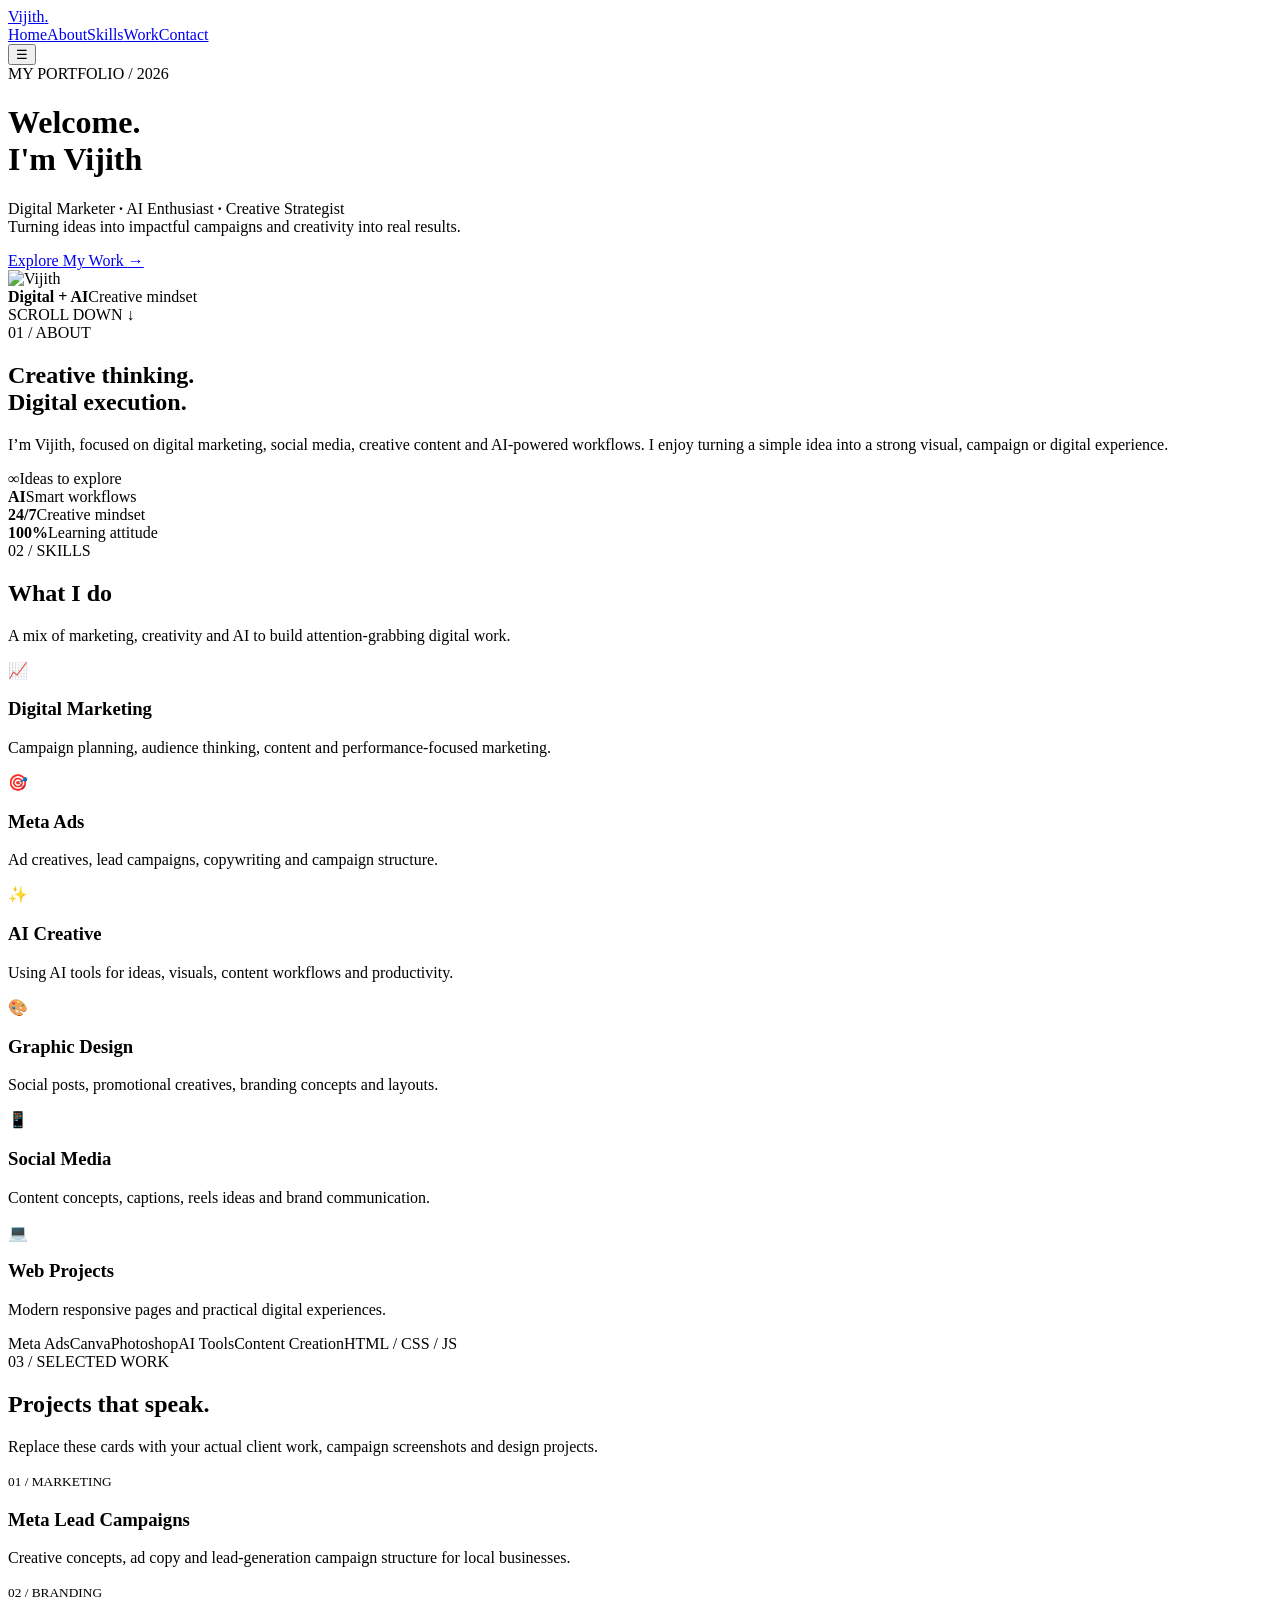
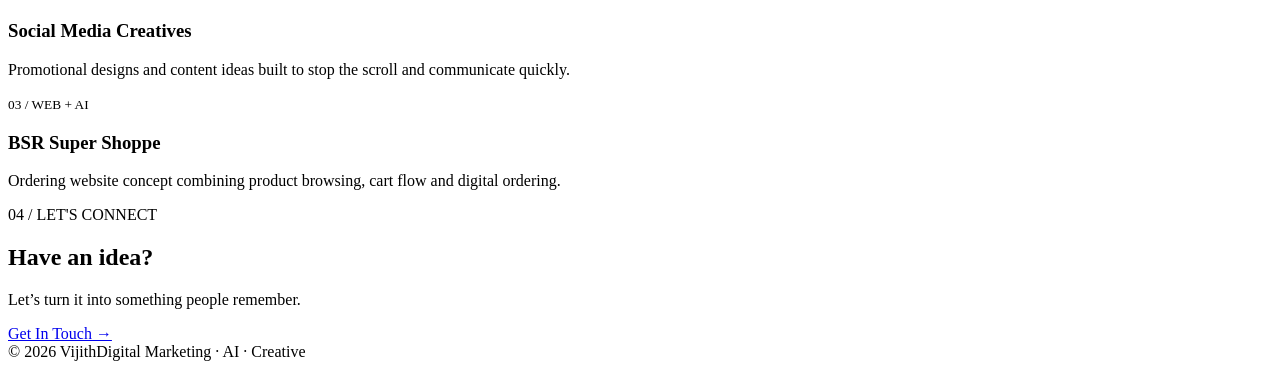
==== index.html @ a6e8bb51 "Add files via upload" ====
<!DOCTYPE html>
<html lang="en">
<head>
<meta charset="UTF-8">
<meta name="viewport" content="width=device-width, initial-scale=1.0">
<meta name="description" content="Vijith — Digital Marketer, AI Enthusiast & Creative Strategist">
<title>Vijith | Digital Marketer & Creative Strategist</title>
<link rel="preconnect" href="https://fonts.googleapis.com">
<link rel="preconnect" href="https://fonts.gstatic.com" crossorigin>
<link href="https://fonts.googleapis.com/css2?family=DM+Sans:wght@400;500;600;700&family=Space+Grotesk:wght@400;500;600;700&display=swap" rel="stylesheet">
<link rel="stylesheet" href="style.css">
</head>
<body>
<nav><div class="container navin"><a class="logo" href="#home">Vijith<span>.</span></a><div class="links"><a href="#home">Home</a><a href="#about">About</a><a href="#skills">Skills</a><a href="#work">Work</a><a href="#contact">Contact</a></div><button class="menu" aria-label="menu">☰</button></div></nav>

<header class="hero" id="home">
<div class="orb o1"></div><div class="orb o2"></div>
<div class="container hero-grid">
<div>
<div class="kicker">MY PORTFOLIO / 2026</div>
<h1><span class="yellow">Welcome.</span><br>I'm Vijith</h1>
<p>Digital Marketer <b>·</b> AI Enthusiast <b>·</b> Creative Strategist<br>Turning ideas into impactful campaigns and creativity into real results.</p>
<a class="cta" href="#work">Explore My Work <span>→</span></a>
</div>
<div class="photo-wrap">
<img class="photo" src="assets/profile.jpg" alt="Vijith">
<div class="badge"><b>Digital + AI</b>Creative mindset</div>
</div>
</div><div class="scroll">SCROLL DOWN ↓</div>
</header>

<section id="about"><div class="container about reveal">
<div><div class="section-tag">01 / ABOUT</div><h2 class="section-title">Creative thinking.<br>Digital execution.</h2></div>
<div><p class="lead">I’m Vijith, focused on digital marketing, social media, creative content and AI-powered workflows. I enjoy turning a simple idea into a strong visual, campaign or digital experience.</p>
<div class="stats"><div class="stat"><b>∞</b><span>Ideas to explore</span></div><div class="stat"><b>AI</b><span>Smart workflows</span></div><div class="stat"><b>24/7</b><span>Creative mindset</span></div><div class="stat"><b>100%</b><span>Learning attitude</span></div></div></div>
</div></section>

<section id="skills"><div class="container reveal"><div class="section-tag">02 / SKILLS</div><h2 class="section-title">What I do</h2><p class="lead">A mix of marketing, creativity and AI to build attention-grabbing digital work.</p>
<div class="skills">
<div class="skill"><div class="icon">📈</div><h3>Digital Marketing</h3><p>Campaign planning, audience thinking, content and performance-focused marketing.</p></div>
<div class="skill"><div class="icon">🎯</div><h3>Meta Ads</h3><p>Ad creatives, lead campaigns, copywriting and campaign structure.</p></div>
<div class="skill"><div class="icon">✨</div><h3>AI Creative</h3><p>Using AI tools for ideas, visuals, content workflows and productivity.</p></div>
<div class="skill"><div class="icon">🎨</div><h3>Graphic Design</h3><p>Social posts, promotional creatives, branding concepts and layouts.</p></div>
<div class="skill"><div class="icon">📱</div><h3>Social Media</h3><p>Content concepts, captions, reels ideas and brand communication.</p></div>
<div class="skill"><div class="icon">💻</div><h3>Web Projects</h3><p>Modern responsive pages and practical digital experiences.</p></div>
</div>
<div class="tools"><span class="tool">Meta Ads</span><span class="tool">Canva</span><span class="tool">Photoshop</span><span class="tool">AI Tools</span><span class="tool">Content Creation</span><span class="tool">HTML / CSS / JS</span></div>
</div></section>

<section id="work"><div class="container reveal"><div class="section-tag">03 / SELECTED WORK</div><h2 class="section-title">Projects that speak.</h2><p class="lead">Replace these cards with your actual client work, campaign screenshots and design projects.</p>
<div class="projects">
<article class="project"><small>01 / MARKETING</small><h3>Meta Lead Campaigns</h3><p>Creative concepts, ad copy and lead-generation campaign structure for local businesses.</p></article>
<article class="project"><small>02 / BRANDING</small><h3>Social Media Creatives</h3><p>Promotional designs and content ideas built to stop the scroll and communicate quickly.</p></article>
<article class="project"><small>03 / WEB + AI</small><h3>BSR Super Shoppe</h3><p>Ordering website concept combining product browsing, cart flow and digital ordering.</p></article>
</div>
</div></section>

<section id="contact"><div class="container reveal"><div class="contact"><div><div class="section-tag">04 / LET'S CONNECT</div><h2>Have an idea?</h2><p>Let’s turn it into something people remember.</p></div><a class="cta" href="mailto:yourmail@example.com">Get In Touch →</a></div></div></section>

<footer class="container"><span>© 2026 Vijith</span><span>Digital Marketing · AI · Creative</span></footer>

<script src="script.js"></script>
</body>
</html>
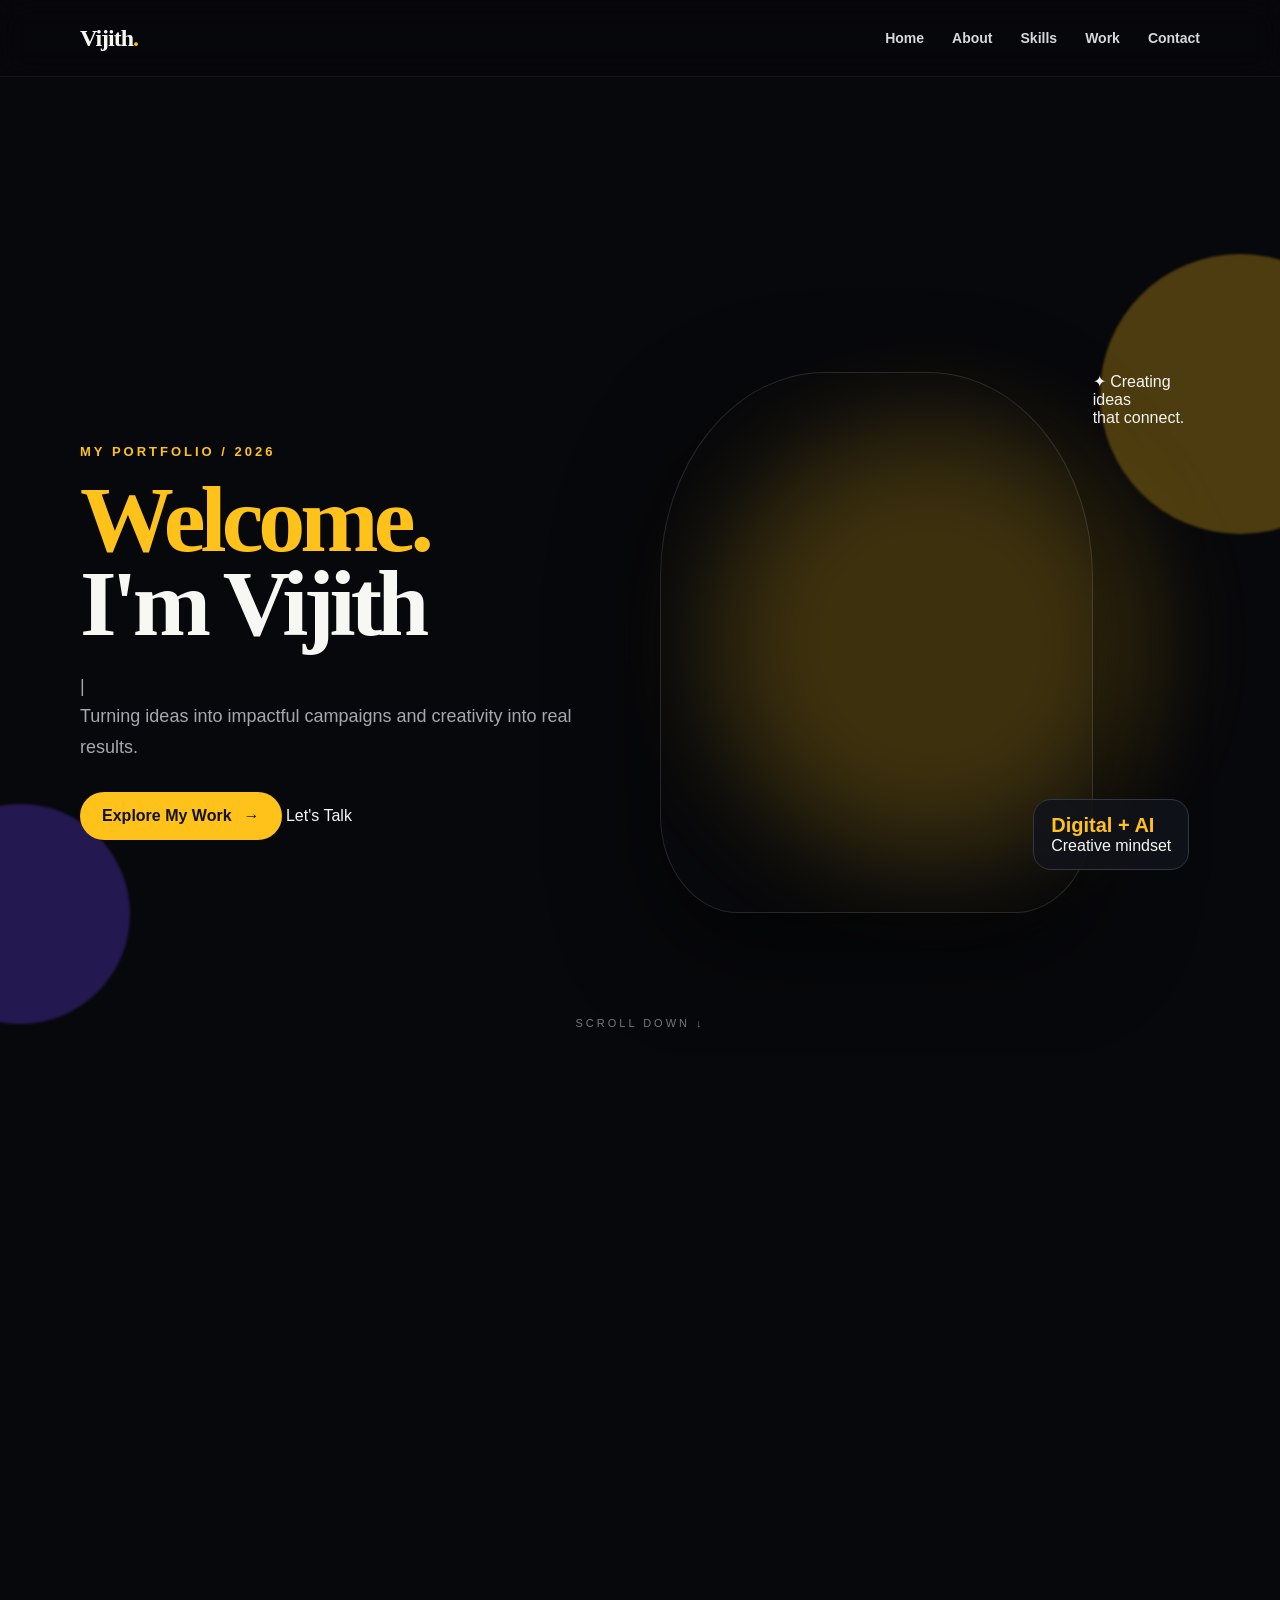
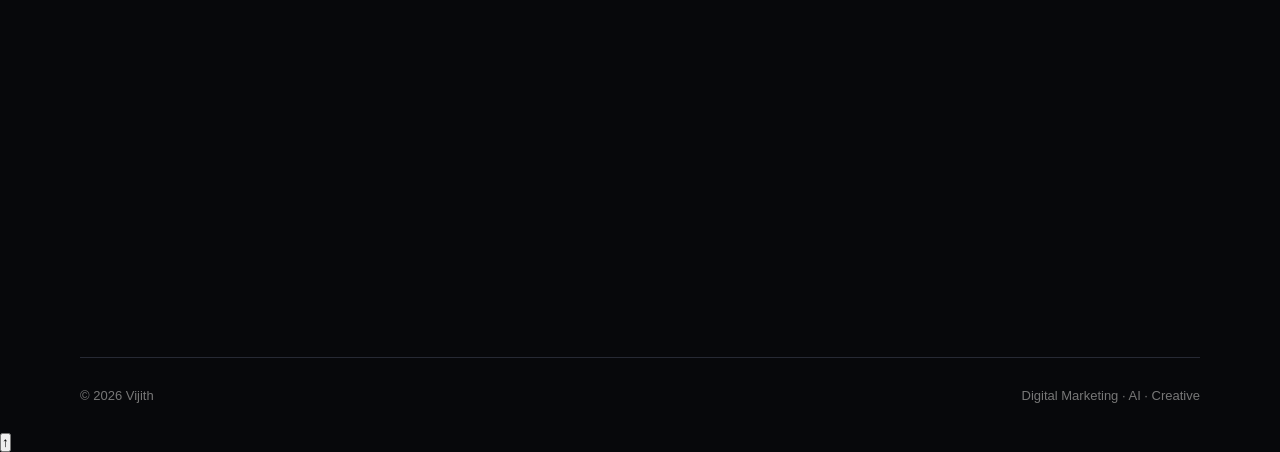
==== commit 3d8aa164: "Add files via upload" ====
--- a/index.html
+++ b/index.html
@@ -11,54 +11,103 @@
 <link rel="stylesheet" href="style.css">
 </head>
 <body>
-<nav><div class="container navin"><a class="logo" href="#home">Vijith<span>.</span></a><div class="links"><a href="#home">Home</a><a href="#about">About</a><a href="#skills">Skills</a><a href="#work">Work</a><a href="#contact">Contact</a></div><button class="menu" aria-label="menu">☰</button></div></nav>
+<div id="progress"></div>
+<canvas id="particles"></canvas>
+
+<nav>
+  <div class="container navin">
+    <a class="logo" href="#home">Vijith<span>.</span></a>
+    <div class="links">
+      <a href="#home">Home</a><a href="#about">About</a><a href="#skills">Skills</a><a href="#work">Work</a><a href="#contact">Contact</a>
+    </div>
+    <button class="menu" aria-label="Open menu">☰</button>
+  </div>
+</nav>
 
 <header class="hero" id="home">
-<div class="orb o1"></div><div class="orb o2"></div>
-<div class="container hero-grid">
-<div>
-<div class="kicker">MY PORTFOLIO / 2026</div>
-<h1><span class="yellow">Welcome.</span><br>I'm Vijith</h1>
-<p>Digital Marketer <b>·</b> AI Enthusiast <b>·</b> Creative Strategist<br>Turning ideas into impactful campaigns and creativity into real results.</p>
-<a class="cta" href="#work">Explore My Work <span>→</span></a>
-</div>
-<div class="photo-wrap">
-<img class="photo" src="assets/profile.jpg" alt="Vijith">
-<div class="badge"><b>Digital + AI</b>Creative mindset</div>
-</div>
-</div><div class="scroll">SCROLL DOWN ↓</div>
+  <div class="orb o1"></div><div class="orb o2"></div>
+  <div class="container hero-grid">
+    <div class="hero-copy">
+      <div class="kicker reveal-up">MY PORTFOLIO / 2026</div>
+      <h1 class="reveal-up delay-1"><span class="yellow">Welcome.</span><br>I'm Vijith</h1>
+      <p class="reveal-up delay-2">
+        <span id="typing"></span><span class="caret">|</span><br>
+        Turning ideas into impactful campaigns and creativity into real results.
+      </p>
+      <div class="hero-actions reveal-up delay-3">
+        <a class="cta magnetic" href="#work">Explore My Work <span>→</span></a>
+        <a class="ghost-btn" href="#contact">Let's Talk</a>
+      </div>
+    </div>
+
+    <div class="photo-wrap reveal-scale">
+      <div class="ring ring1"></div><div class="ring ring2"></div>
+      <img class="photo" src="assets/profile.jpg" alt="Vijith">
+      <div class="badge floating"><b>Digital + AI</b><span>Creative mindset</span></div>
+      <div class="mini-card floating-slow">✦ <span>Creating ideas<br>that connect.</span></div>
+    </div>
+  </div>
+  <div class="scroll">SCROLL DOWN ↓</div>
 </header>
 
-<section id="about"><div class="container about reveal">
-<div><div class="section-tag">01 / ABOUT</div><h2 class="section-title">Creative thinking.<br>Digital execution.</h2></div>
-<div><p class="lead">I’m Vijith, focused on digital marketing, social media, creative content and AI-powered workflows. I enjoy turning a simple idea into a strong visual, campaign or digital experience.</p>
-<div class="stats"><div class="stat"><b>∞</b><span>Ideas to explore</span></div><div class="stat"><b>AI</b><span>Smart workflows</span></div><div class="stat"><b>24/7</b><span>Creative mindset</span></div><div class="stat"><b>100%</b><span>Learning attitude</span></div></div></div>
-</div></section>
+<section id="about">
+  <div class="container about reveal">
+    <div><div class="section-tag">01 / ABOUT</div><h2 class="section-title">Creative thinking.<br>Digital execution.</h2></div>
+    <div>
+      <p class="lead">I’m Vijith, focused on digital marketing, social media, creative content and AI-powered workflows. I enjoy turning a simple idea into a strong visual, campaign or digital experience.</p>
+      <div class="stats">
+        <div class="stat"><b>∞</b><span>Ideas to explore</span></div>
+        <div class="stat"><b>AI</b><span>Smart workflows</span></div>
+        <div class="stat"><b>24/7</b><span>Creative mindset</span></div>
+        <div class="stat"><b>100%</b><span>Learning attitude</span></div>
+      </div>
+    </div>
+  </div>
+</section>
 
-<section id="skills"><div class="container reveal"><div class="section-tag">02 / SKILLS</div><h2 class="section-title">What I do</h2><p class="lead">A mix of marketing, creativity and AI to build attention-grabbing digital work.</p>
-<div class="skills">
-<div class="skill"><div class="icon">📈</div><h3>Digital Marketing</h3><p>Campaign planning, audience thinking, content and performance-focused marketing.</p></div>
-<div class="skill"><div class="icon">🎯</div><h3>Meta Ads</h3><p>Ad creatives, lead campaigns, copywriting and campaign structure.</p></div>
-<div class="skill"><div class="icon">✨</div><h3>AI Creative</h3><p>Using AI tools for ideas, visuals, content workflows and productivity.</p></div>
-<div class="skill"><div class="icon">🎨</div><h3>Graphic Design</h3><p>Social posts, promotional creatives, branding concepts and layouts.</p></div>
-<div class="skill"><div class="icon">📱</div><h3>Social Media</h3><p>Content concepts, captions, reels ideas and brand communication.</p></div>
-<div class="skill"><div class="icon">💻</div><h3>Web Projects</h3><p>Modern responsive pages and practical digital experiences.</p></div>
-</div>
-<div class="tools"><span class="tool">Meta Ads</span><span class="tool">Canva</span><span class="tool">Photoshop</span><span class="tool">AI Tools</span><span class="tool">Content Creation</span><span class="tool">HTML / CSS / JS</span></div>
-</div></section>
+<section id="skills">
+  <div class="container reveal">
+    <div class="section-tag">02 / SKILLS</div>
+    <h2 class="section-title">What I do</h2>
+    <p class="lead">A mix of marketing, creativity and AI to build attention-grabbing digital work.</p>
+    <div class="skills">
+      <div class="skill tilt"><div class="icon">📈</div><h3>Digital Marketing</h3><p>Campaign planning, audience thinking, content and performance-focused marketing.</p><div class="skill-line"><i style="--w:88%"></i></div></div>
+      <div class="skill tilt"><div class="icon">🎯</div><h3>Meta Ads</h3><p>Ad creatives, lead campaigns, copywriting and campaign structure.</p><div class="skill-line"><i style="--w:84%"></i></div></div>
+      <div class="skill tilt"><div class="icon">✨</div><h3>AI Creative</h3><p>Using AI tools for ideas, visuals, content workflows and productivity.</p><div class="skill-line"><i style="--w:92%"></i></div></div>
+      <div class="skill tilt"><div class="icon">🎨</div><h3>Graphic Design</h3><p>Social posts, promotional creatives, branding concepts and layouts.</p><div class="skill-line"><i style="--w:86%"></i></div></div>
+      <div class="skill tilt"><div class="icon">📱</div><h3>Social Media</h3><p>Content concepts, captions, reels ideas and brand communication.</p><div class="skill-line"><i style="--w:90%"></i></div></div>
+      <div class="skill tilt"><div class="icon">💻</div><h3>Web Projects</h3><p>Modern responsive pages and practical digital experiences.</p><div class="skill-line"><i style="--w:78%"></i></div></div>
+    </div>
+    <div class="tools">
+      <span class="tool">Meta Ads</span><span class="tool">Canva</span><span class="tool">Photoshop</span><span class="tool">AI Tools</span><span class="tool">Content Creation</span><span class="tool">HTML / CSS / JS</span>
+    </div>
+  </div>
+</section>
 
-<section id="work"><div class="container reveal"><div class="section-tag">03 / SELECTED WORK</div><h2 class="section-title">Projects that speak.</h2><p class="lead">Replace these cards with your actual client work, campaign screenshots and design projects.</p>
-<div class="projects">
-<article class="project"><small>01 / MARKETING</small><h3>Meta Lead Campaigns</h3><p>Creative concepts, ad copy and lead-generation campaign structure for local businesses.</p></article>
-<article class="project"><small>02 / BRANDING</small><h3>Social Media Creatives</h3><p>Promotional designs and content ideas built to stop the scroll and communicate quickly.</p></article>
-<article class="project"><small>03 / WEB + AI</small><h3>BSR Super Shoppe</h3><p>Ordering website concept combining product browsing, cart flow and digital ordering.</p></article>
-</div>
-</div></section>
+<section id="work">
+  <div class="container reveal">
+    <div class="section-tag">03 / SELECTED WORK</div>
+    <h2 class="section-title">Projects that speak.</h2>
+    <p class="lead">Replace these cards with your actual client work, campaign screenshots and design projects.</p>
+    <div class="projects">
+      <article class="project tilt"><span class="project-no">01</span><small>MARKETING</small><h3>Meta Lead Campaigns</h3><p>Creative concepts, ad copy and lead-generation campaign structure for local businesses.</p><span class="project-arrow">↗</span></article>
+      <article class="project tilt"><span class="project-no">02</span><small>BRANDING</small><h3>Social Media Creatives</h3><p>Promotional designs and content ideas built to stop the scroll and communicate quickly.</p><span class="project-arrow">↗</span></article>
+      <article class="project tilt"><span class="project-no">03</span><small>WEB + AI</small><h3>BSR Super Shoppe</h3><p>Ordering website concept combining product browsing, cart flow and digital ordering.</p><span class="project-arrow">↗</span></article>
+    </div>
+  </div>
+</section>
 
-<section id="contact"><div class="container reveal"><div class="contact"><div><div class="section-tag">04 / LET'S CONNECT</div><h2>Have an idea?</h2><p>Let’s turn it into something people remember.</p></div><a class="cta" href="mailto:yourmail@example.com">Get In Touch →</a></div></div></section>
+<section id="contact">
+  <div class="container reveal">
+    <div class="contact">
+      <div><div class="section-tag">04 / LET'S CONNECT</div><h2>Have an idea?</h2><p>Let’s turn it into something people remember.</p></div>
+      <a class="cta magnetic" href="mailto:yourmail@example.com">Get In Touch →</a>
+    </div>
+  </div>
+</section>
 
 <footer class="container"><span>© 2026 Vijith</span><span>Digital Marketing · AI · Creative</span></footer>
-
+<button id="topBtn" aria-label="Back to top">↑</button>
 <script src="script.js"></script>
 </body>
 </html>
--- a/style.css
+++ b/style.css
@@ -0,0 +1,37 @@
+:root{--bg:#07080b;--card:#11131a;--text:#f7f7f4;--muted:#a6a8b1;--accent:#ffc21a;--line:#262934}
+*{box-sizing:border-box;margin:0;padding:0}
+html{scroll-behavior:smooth}
+body{background:var(--bg);color:var(--text);font-family:"DM Sans",sans-serif;overflow-x:hidden}
+a{color:inherit;text-decoration:none}
+.container{width:min(1120px,92%);margin:auto}
+nav{position:fixed;top:0;left:0;width:100%;z-index:20;background:rgba(7,8,11,.72);backdrop-filter:blur(16px);border-bottom:1px solid rgba(255,255,255,.06)}
+.navin{height:76px;display:flex;align-items:center;justify-content:space-between}
+.logo{font:700 24px "Space Grotesk";letter-spacing:-1px}.logo span{color:var(--accent)}
+.links{display:flex;gap:28px;font-weight:600;font-size:14px}.links a{color:#d7d8dd;transition:.25s}.links a:hover{color:var(--accent)}
+.menu{display:none;border:0;background:none;color:white;font-size:28px}
+.hero{min-height:100vh;display:flex;align-items:center;position:relative;padding-top:76px;overflow:hidden}
+.orb{position:absolute;border-radius:50%;filter:blur(1px);opacity:.28;animation:float 7s ease-in-out infinite}
+.o1{width:280px;height:280px;background:#ffc21a;right:-100px;top:100px}.o2{width:220px;height:220px;background:#6c42ff;left:-90px;bottom:30px;animation-delay:-3s}
+@keyframes float{50%{transform:translateY(-25px) translateX(12px)}}
+.hero-grid{display:grid;grid-template-columns:1fr 1fr;gap:40px;align-items:center}
+.kicker{color:var(--accent);font-weight:700;letter-spacing:3px;font-size:13px;margin-bottom:18px;opacity:0;animation:up .8s .1s forwards}
+h1{font:700 clamp(55px,8vw,94px)/.9 "Space Grotesk";letter-spacing:-5px;opacity:0;animation:up .9s .2s forwards}
+h1 .yellow{color:var(--accent)}
+.hero p{max-width:570px;color:var(--muted);font-size:18px;line-height:1.7;margin:25px 0 30px;opacity:0;animation:up .9s .35s forwards}
+.cta{display:inline-flex;align-items:center;gap:12px;background:var(--accent);color:#111;padding:15px 22px;border-radius:999px;font-weight:800;transition:.25s;opacity:0;animation:up .9s .5s forwards}.cta:hover{transform:translateY(-4px);box-shadow:0 15px 35px rgba(255,194,26,.2)}
+@keyframes up{to{opacity:1;transform:none}from{opacity:0;transform:translateY(25px)}}
+.photo-wrap{position:relative;display:flex;justify-content:center;opacity:0;animation:photoIn 1s .3s forwards}
+@keyframes photoIn{from{opacity:0;transform:scale(.9) translateY(30px)}to{opacity:1;transform:none}}
+.photo-wrap:before{content:"";position:absolute;width:80%;height:80%;background:var(--accent);filter:blur(55px);opacity:.22;top:10%;border-radius:50%}
+.photo{width:min(500px,90%);aspect-ratio:4/5;object-fit:cover;border-radius:38% 38% 18% 18%;position:relative;border:1px solid rgba(255,255,255,.12);box-shadow:0 35px 100px rgba(0,0,0,.55)}
+.badge{position:absolute;right:2%;bottom:8%;background:rgba(17,19,26,.9);border:1px solid #343742;padding:14px 17px;border-radius:18px;backdrop-filter:blur(12px);animation:float 5s ease-in-out infinite}.badge b{color:var(--accent);display:block;font-size:20px}
+.scroll{position:absolute;bottom:25px;left:50%;transform:translateX(-50%);font-size:11px;letter-spacing:3px;color:#777;animation:pulse 2s infinite}@keyframes pulse{50%{opacity:.35}}
+section{padding:105px 0}.section-tag{color:var(--accent);font-size:12px;letter-spacing:3px;font-weight:800;margin-bottom:12px}.section-title{font:700 clamp(35px,5vw,58px)/1 "Space Grotesk";letter-spacing:-2px;margin-bottom:18px}.lead{color:var(--muted);line-height:1.75;max-width:650px}
+.about{display:grid;grid-template-columns:.9fr 1.1fr;gap:70px;align-items:start}.stats{display:grid;grid-template-columns:repeat(2,1fr);gap:14px;margin-top:28px}.stat{padding:24px;border:1px solid var(--line);border-radius:20px;background:linear-gradient(145deg,#11131a,#0c0d11)}.stat b{font:700 34px "Space Grotesk";color:var(--accent)}.stat span{display:block;color:var(--muted);font-size:13px;margin-top:5px}
+.skills{display:grid;grid-template-columns:repeat(3,1fr);gap:16px;margin-top:35px}.skill{padding:24px;border:1px solid var(--line);border-radius:20px;transition:.3s;background:#0d0f14}.skill:hover{transform:translateY(-8px);border-color:#565a67}.skill .icon{font-size:26px}.skill h3{margin:14px 0 7px}.skill p{color:var(--muted);font-size:14px;line-height:1.6}
+.projects{display:grid;grid-template-columns:repeat(3,1fr);gap:18px;margin-top:35px}.project{min-height:300px;padding:24px;border-radius:24px;border:1px solid var(--line);background:linear-gradient(145deg,#151720,#0c0d11);display:flex;flex-direction:column;justify-content:flex-end;position:relative;overflow:hidden;transition:.35s}.project:before{content:"";position:absolute;width:180px;height:180px;background:var(--accent);border-radius:50%;filter:blur(70px);opacity:.12;right:-70px;top:-70px}.project:hover{transform:translateY(-8px);border-color:#555967}.project small{color:var(--accent);font-weight:800;letter-spacing:2px}.project h3{font:700 28px "Space Grotesk";margin:10px 0}.project p{color:var(--muted);line-height:1.6;font-size:14px}
+.tools{display:flex;flex-wrap:wrap;gap:12px;margin-top:28px}.tool{border:1px solid var(--line);padding:11px 16px;border-radius:999px;color:#d7d8dd;background:#0d0f14}
+.contact{border:1px solid var(--line);border-radius:30px;padding:55px;background:radial-gradient(circle at 80% 20%,rgba(255,194,26,.13),transparent 30%),#0d0f14;display:flex;align-items:center;justify-content:space-between;gap:30px}.contact h2{font:700 clamp(38px,5vw,62px) "Space Grotesk";letter-spacing:-2px}.contact p{color:var(--muted);margin-top:12px}
+footer{padding:30px 0;border-top:1px solid var(--line);color:#777;font-size:13px;display:flex;justify-content:space-between}
+.reveal{opacity:0;transform:translateY(35px);transition:.8s}.reveal.show{opacity:1;transform:none}
+@media(max-width:800px){.links{display:none}.menu{display:block}.hero{padding-top:110px}.hero-grid,.about{grid-template-columns:1fr}.photo-wrap{order:-1}.photo{width:75%}.skills,.projects{grid-template-columns:1fr}.contact{flex-direction:column;align-items:flex-start;padding:35px}.scroll{display:none}h1{letter-spacing:-3px}.badge{right:8%}}
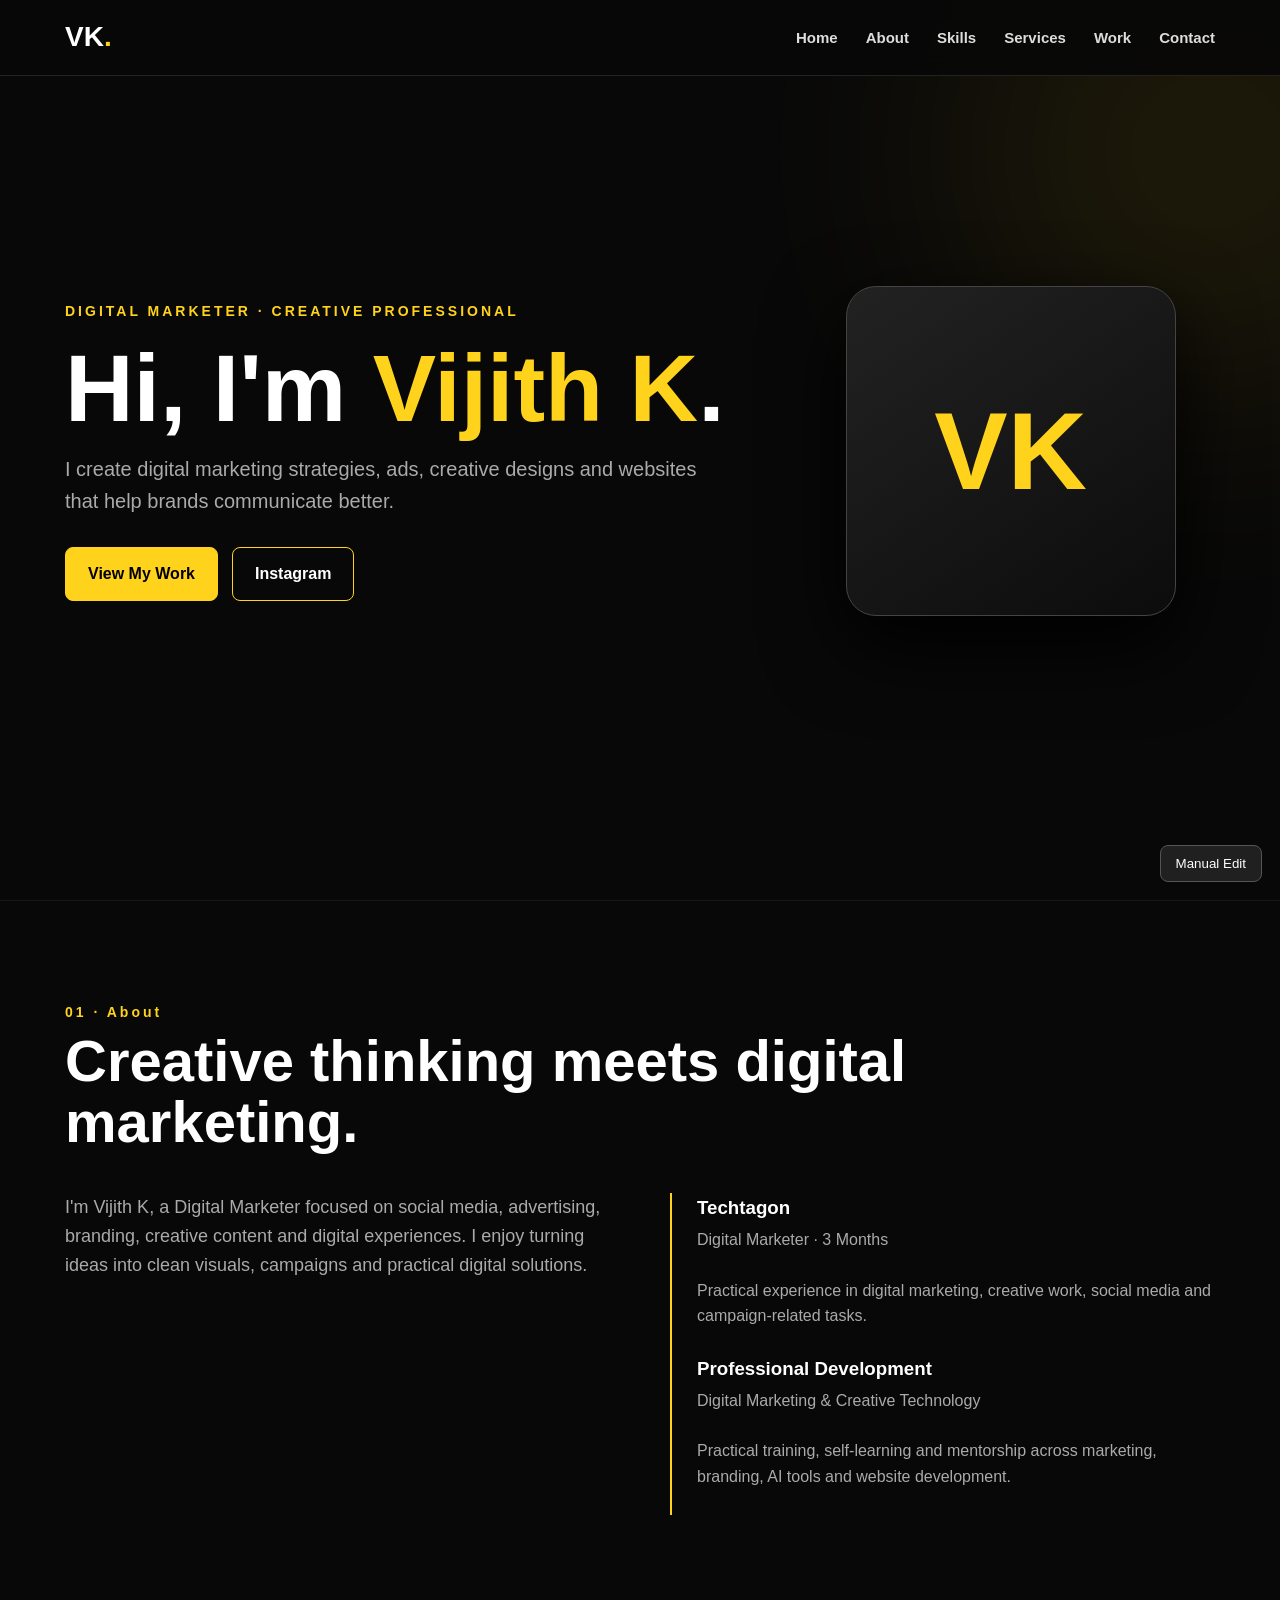
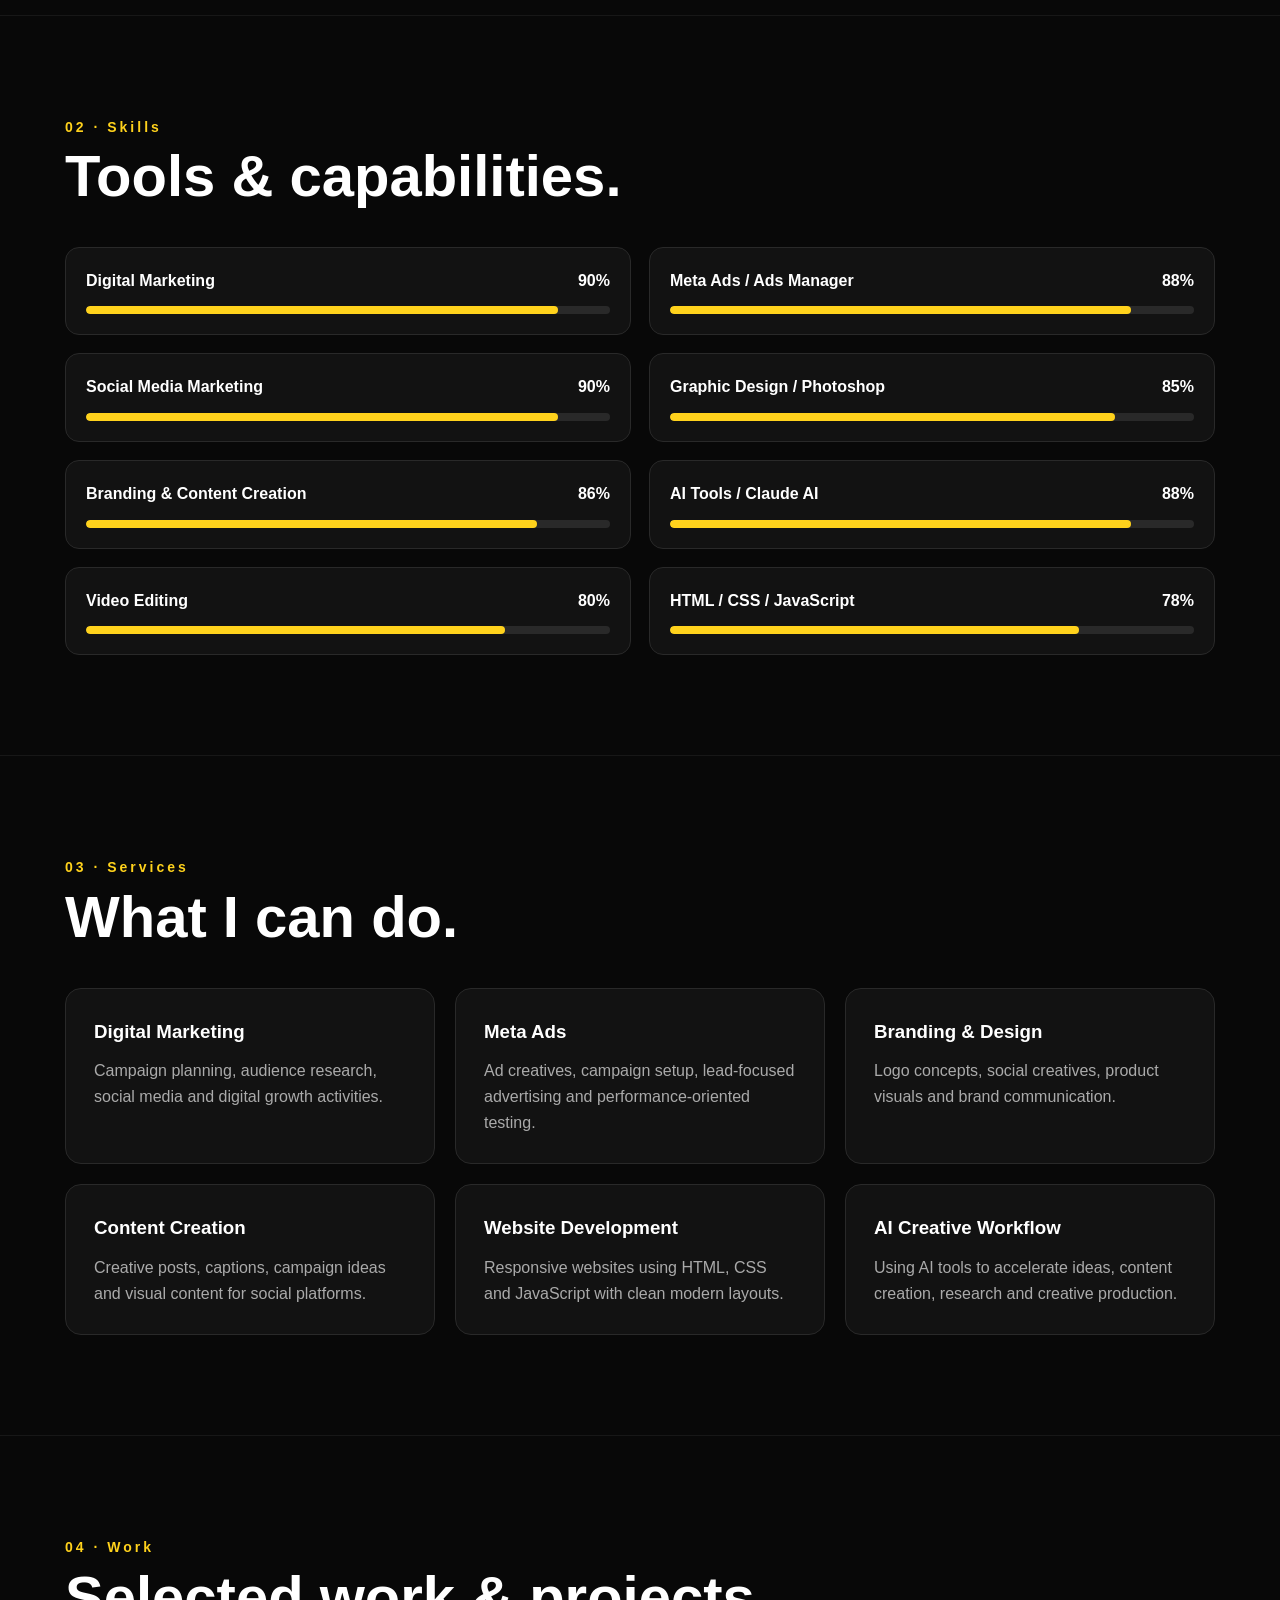
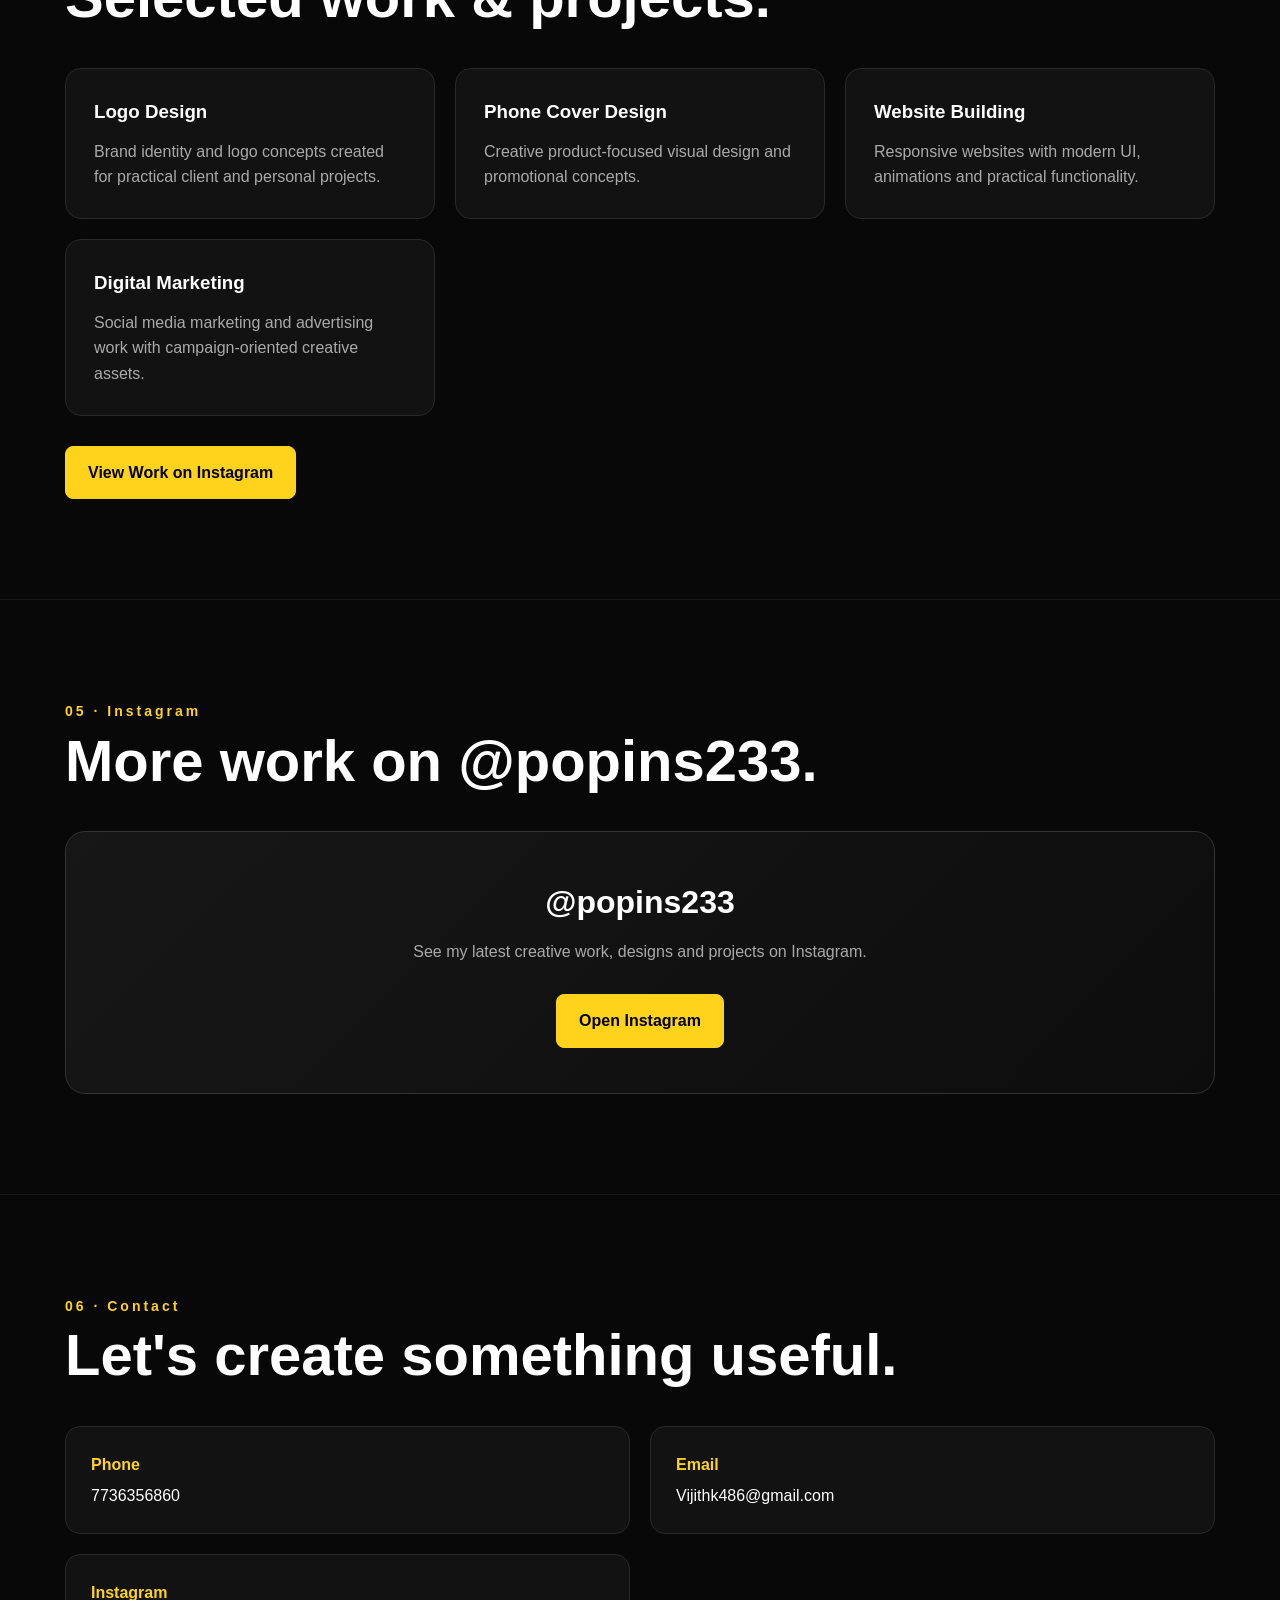
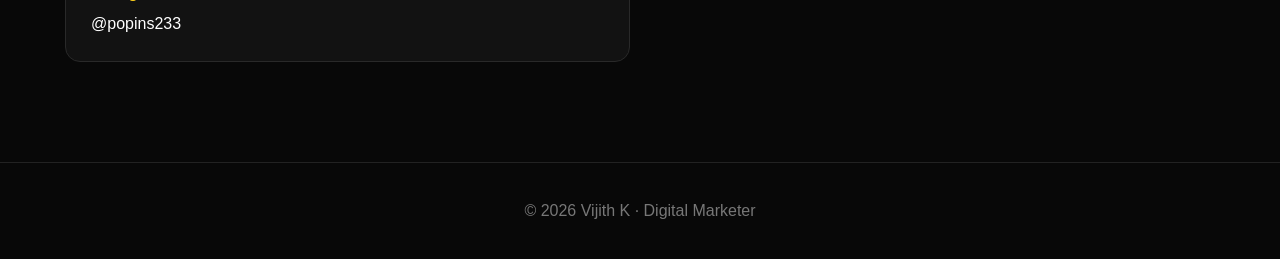
==== commit fcf284e4: "Create initial portfolio HTML structure This is a complete HTML file for a personal portfolio websit" ====
--- a/index.html
+++ b/index.html
@@ -3,111 +3,1542 @@
 <head>
 <meta charset="UTF-8">
 <meta name="viewport" content="width=device-width, initial-scale=1.0">
-<meta name="description" content="Vijith — Digital Marketer, AI Enthusiast & Creative Strategist">
-<title>Vijith | Digital Marketer & Creative Strategist</title>
-<link rel="preconnect" href="https://fonts.googleapis.com">
-<link rel="preconnect" href="https://fonts.gstatic.com" crossorigin>
-<link href="https://fonts.googleapis.com/css2?family=DM+Sans:wght@400;500;600;700&family=Space+Grotesk:wght@400;500;600;700&display=swap" rel="stylesheet">
-<link rel="stylesheet" href="style.css">
+
+<title>Vijith K | Digital Marketer</title>
+
+<style>
+
+/* =========================
+   BASIC
+========================= */
+
+*{
+    margin:0;
+    padding:0;
+    box-sizing:border-box;
+}
+
+html{
+    scroll-behavior:smooth;
+}
+
+body{
+    background:#080808;
+    color:#ffffff;
+    font-family:Arial, Helvetica, sans-serif;
+    line-height:1.6;
+    overflow-x:hidden;
+}
+
+a{
+    text-decoration:none;
+    color:inherit;
+}
+
+.container{
+    width:92%;
+    max-width:1150px;
+    margin:auto;
+}
+
+/* =========================
+   COLORS
+========================= */
+
+:root{
+    --black:#080808;
+    --card:#121212;
+    --yellow:#ffd21c;
+    --white:#ffffff;
+    --gray:#aaaaaa;
+    --border:#292929;
+}
+
+/* =========================
+   NAVBAR
+========================= */
+
+.navbar{
+    position:fixed;
+    top:0;
+    left:0;
+    width:100%;
+    z-index:999;
+    background:rgba(8,8,8,.92);
+    backdrop-filter:blur(12px);
+    border-bottom:1px solid #222;
+}
+
+.nav-inner{
+    height:75px;
+    display:flex;
+    align-items:center;
+    justify-content:space-between;
+}
+
+.logo{
+    font-size:28px;
+    font-weight:900;
+}
+
+.logo span{
+    color:var(--yellow);
+}
+
+.nav-links{
+    display:flex;
+    gap:28px;
+}
+
+.nav-links a{
+    font-size:15px;
+    font-weight:bold;
+    color:#ddd;
+    transition:.3s;
+}
+
+.nav-links a:hover{
+    color:var(--yellow);
+}
+
+.menu-btn{
+    display:none;
+    background:none;
+    border:0;
+    color:white;
+    font-size:30px;
+    cursor:pointer;
+}
+
+/* =========================
+   HERO
+========================= */
+
+.hero{
+    min-height:100vh;
+    display:flex;
+    align-items:center;
+    padding-top:100px;
+    position:relative;
+    overflow:hidden;
+}
+
+.hero::before{
+    content:"";
+    position:absolute;
+    width:500px;
+    height:500px;
+    background:var(--yellow);
+    opacity:.09;
+    filter:blur(130px);
+    border-radius:50%;
+    right:-180px;
+    top:-100px;
+}
+
+.hero-grid{
+    display:grid;
+    grid-template-columns:1.25fr .75fr;
+    gap:60px;
+    align-items:center;
+}
+
+.small-title{
+    color:var(--yellow);
+    font-size:14px;
+    font-weight:900;
+    letter-spacing:3px;
+    text-transform:uppercase;
+}
+
+.hero h1{
+    font-size:clamp(52px,8vw,95px);
+    line-height:.95;
+    margin:20px 0;
+}
+
+.hero h1 span{
+    color:var(--yellow);
+}
+
+.hero-text{
+    color:var(--gray);
+    font-size:20px;
+    max-width:650px;
+}
+
+.buttons{
+    margin-top:30px;
+    display:flex;
+    gap:14px;
+    flex-wrap:wrap;
+}
+
+.btn{
+    display:inline-block;
+    padding:13px 22px;
+    border:1px solid var(--yellow);
+    border-radius:8px;
+    font-weight:800;
+    transition:.3s;
+}
+
+.btn:hover{
+    transform:translateY(-4px);
+}
+
+.btn-primary{
+    background:var(--yellow);
+    color:#000;
+}
+
+.profile-box{
+    width:330px;
+    height:330px;
+    margin:auto;
+    border-radius:30px;
+    background:linear-gradient(145deg,#222,#0c0c0c);
+    border:1px solid #444;
+    display:flex;
+    align-items:center;
+    justify-content:center;
+    box-shadow:0 30px 80px #000;
+    transform-style:preserve-3d;
+    transition:.4s;
+}
+
+.profile-box:hover{
+    transform:rotateY(8deg) rotateX(5deg) translateY(-8px);
+}
+
+.profile-box span{
+    font-size:110px;
+    font-weight:900;
+    color:var(--yellow);
+}
+
+/* =========================
+   SECTIONS
+========================= */
+
+section{
+    padding:100px 0;
+    border-top:1px solid #171717;
+}
+
+.section-label{
+    color:var(--yellow);
+    font-size:14px;
+    font-weight:900;
+    letter-spacing:3px;
+}
+
+.section-title{
+    font-size:clamp(36px,5vw,58px);
+    margin:8px 0 40px;
+    line-height:1.05;
+}
+
+/* =========================
+   ABOUT
+========================= */
+
+.about-grid{
+    display:grid;
+    grid-template-columns:1fr 1fr;
+    gap:60px;
+}
+
+.about-text{
+    color:var(--gray);
+    font-size:18px;
+}
+
+.timeline{
+    border-left:2px solid var(--yellow);
+    padding-left:25px;
+}
+
+.timeline h3{
+    margin-bottom:4px;
+}
+
+.timeline p{
+    color:var(--gray);
+    margin-bottom:25px;
+}
+
+/* =========================
+   SKILLS
+========================= */
+
+.skills-grid{
+    display:grid;
+    grid-template-columns:1fr 1fr;
+    gap:18px;
+}
+
+.skill{
+    background:var(--card);
+    border:1px solid var(--border);
+    border-radius:14px;
+    padding:20px;
+    transition:.3s;
+}
+
+.skill:hover{
+    transform:translateY(-5px);
+    border-color:#555;
+}
+
+.skill-top{
+    display:flex;
+    justify-content:space-between;
+    font-weight:bold;
+}
+
+.skill-bar{
+    height:8px;
+    background:#292929;
+    border-radius:20px;
+    margin-top:13px;
+    overflow:hidden;
+}
+
+.skill-fill{
+    height:100%;
+    width:0;
+    background:var(--yellow);
+    border-radius:20px;
+    transition:width 1.5s ease;
+}
+
+/* =========================
+   SERVICES / WORK
+========================= */
+
+.cards{
+    display:grid;
+    grid-template-columns:repeat(3,1fr);
+    gap:20px;
+}
+
+.card{
+    background:var(--card);
+    border:1px solid var(--border);
+    padding:28px;
+    border-radius:16px;
+    transition:.35s;
+}
+
+.card:hover{
+    transform:translateY(-9px);
+    border-color:#555;
+    box-shadow:0 20px 50px rgba(0,0,0,.3);
+}
+
+.card h3{
+    margin-bottom:12px;
+}
+
+.card p{
+    color:var(--gray);
+}
+
+/* =========================
+   INSTAGRAM
+========================= */
+
+.instagram-box{
+    background:linear-gradient(135deg,#171717,#0d0d0d);
+    border:1px solid #333;
+    border-radius:20px;
+    padding:45px;
+    text-align:center;
+}
+
+.instagram-box h3{
+    font-size:32px;
+    margin-bottom:10px;
+}
+
+.instagram-box p{
+    color:var(--gray);
+}
+
+/* =========================
+   CONTACT
+========================= */
+
+.contact-grid{
+    display:grid;
+    grid-template-columns:1fr 1fr;
+    gap:20px;
+}
+
+.contact-card{
+    background:var(--card);
+    border:1px solid var(--border);
+    border-radius:15px;
+    padding:25px;
+    transition:.3s;
+}
+
+.contact-card:hover{
+    transform:translateY(-5px);
+}
+
+.contact-card strong{
+    color:var(--yellow);
+    display:block;
+    margin-bottom:5px;
+}
+
+/* =========================
+   FOOTER
+========================= */
+
+footer{
+    text-align:center;
+    padding:35px;
+    color:#777;
+    border-top:1px solid #222;
+}
+
+/* =========================
+   SCROLL REVEAL
+========================= */
+
+.reveal{
+    opacity:0;
+    transform:translateY(50px);
+    transition:
+        opacity .8s ease,
+        transform .8s ease;
+}
+
+.reveal.active{
+    opacity:1;
+    transform:translateY(0);
+}
+
+/* =========================
+   MANUAL EDIT
+========================= */
+
+.admin-button{
+    position:fixed;
+    right:18px;
+    bottom:18px;
+    z-index:9999;
+}
+
+.admin-button button{
+    background:#202020;
+    color:white;
+    border:1px solid #555;
+    padding:10px 15px;
+    border-radius:8px;
+    cursor:pointer;
+}
+
+.modal{
+    display:none;
+    position:fixed;
+    inset:0;
+    background:rgba(0,0,0,.88);
+    z-index:10000;
+    padding:20px;
+    overflow:auto;
+}
+
+.modal.show{
+    display:block;
+}
+
+.editor{
+    width:min(600px,100%);
+    margin:50px auto;
+    background:#111;
+    border:1px solid #444;
+    border-radius:18px;
+    padding:28px;
+}
+
+.close{
+    float:right;
+    background:none;
+    border:0;
+    color:white;
+    font-size:28px;
+    cursor:pointer;
+}
+
+.input-group{
+    margin:16px 0;
+}
+
+.input-group label{
+    display:block;
+    margin-bottom:6px;
+    font-weight:bold;
+}
+
+.input-group input,
+.input-group textarea{
+    width:100%;
+    padding:12px;
+    border-radius:8px;
+    border:1px solid #444;
+    background:#080808;
+    color:white;
+    font-size:15px;
+}
+
+.input-group textarea{
+    min-height:120px;
+}
+
+/* =========================
+   MOBILE
+========================= */
+
+@media(max-width:800px){
+
+    .nav-links{
+        display:none;
+        position:absolute;
+        right:4%;
+        top:75px;
+        flex-direction:column;
+        gap:0;
+        background:#111;
+        border:1px solid #333;
+        padding:15px;
+        border-radius:10px;
+        width:200px;
+    }
+
+    .nav-links a{
+        padding:10px;
+    }
+
+    .menu-btn{
+        display:block;
+    }
+
+    .hero{
+        padding-top:120px;
+    }
+
+    .hero-grid{
+        grid-template-columns:1fr;
+        text-align:left;
+    }
+
+    .profile-box{
+        width:270px;
+        height:270px;
+    }
+
+    .profile-box span{
+        font-size:85px;
+    }
+
+    .about-grid{
+        grid-template-columns:1fr;
+    }
+
+    .skills-grid{
+        grid-template-columns:1fr;
+    }
+
+    .cards{
+        grid-template-columns:1fr;
+    }
+
+    .contact-grid{
+        grid-template-columns:1fr;
+    }
+
+    section{
+        padding:75px 0;
+    }
+}
+
+</style>
 </head>
+
 <body>
-<div id="progress"></div>
-<canvas id="particles"></canvas>
-
-<nav>
-  <div class="container navin">
-    <a class="logo" href="#home">Vijith<span>.</span></a>
-    <div class="links">
-      <a href="#home">Home</a><a href="#about">About</a><a href="#skills">Skills</a><a href="#work">Work</a><a href="#contact">Contact</a>
-    </div>
-    <button class="menu" aria-label="Open menu">☰</button>
-  </div>
+
+<!-- =========================
+     NAVIGATION
+========================= -->
+
+<header class="navbar">
+
+<div class="container nav-inner">
+
+<a href="#home" class="logo">
+VK<span>.</span>
+</a>
+
+<nav class="nav-links" id="navLinks">
+<a href="#home">Home</a>
+<a href="#about">About</a>
+<a href="#skills">Skills</a>
+<a href="#services">Services</a>
+<a href="#work">Work</a>
+<a href="#contact">Contact</a>
 </nav>
 
-<header class="hero" id="home">
-  <div class="orb o1"></div><div class="orb o2"></div>
-  <div class="container hero-grid">
-    <div class="hero-copy">
-      <div class="kicker reveal-up">MY PORTFOLIO / 2026</div>
-      <h1 class="reveal-up delay-1"><span class="yellow">Welcome.</span><br>I'm Vijith</h1>
-      <p class="reveal-up delay-2">
-        <span id="typing"></span><span class="caret">|</span><br>
-        Turning ideas into impactful campaigns and creativity into real results.
-      </p>
-      <div class="hero-actions reveal-up delay-3">
-        <a class="cta magnetic" href="#work">Explore My Work <span>→</span></a>
-        <a class="ghost-btn" href="#contact">Let's Talk</a>
-      </div>
-    </div>
-
-    <div class="photo-wrap reveal-scale">
-      <div class="ring ring1"></div><div class="ring ring2"></div>
-      <img class="photo" src="assets/profile.jpg" alt="Vijith">
-      <div class="badge floating"><b>Digital + AI</b><span>Creative mindset</span></div>
-      <div class="mini-card floating-slow">✦ <span>Creating ideas<br>that connect.</span></div>
-    </div>
-  </div>
-  <div class="scroll">SCROLL DOWN ↓</div>
+<button class="menu-btn" onclick="toggleMenu()">☰</button>
+
+</div>
+
 </header>
 
+
+<!-- =========================
+     HERO
+========================= -->
+
+<section class="hero" id="home">
+
+<div class="container hero-grid">
+
+<div class="reveal">
+
+<div class="small-title">
+Digital Marketer · Creative Professional
+</div>
+
+<h1>
+Hi, I'm <span id="nameText">Vijith K</span>.
+</h1>
+
+<p class="hero-text" id="roleText">
+I create digital marketing strategies, ads, creative designs and websites that help brands communicate better.
+</p>
+
+<div class="buttons">
+
+<a href="#work" class="btn btn-primary">
+View My Work
+</a>
+
+<a href="https://www.instagram.com/popins233/"
+target="_blank"
+class="btn">
+Instagram
+</a>
+
+</div>
+
+</div>
+
+
+<div class="profile-box reveal">
+
+<span>VK</span>
+
+</div>
+
+</div>
+
+</section>
+
+
+<!-- =========================
+     ABOUT
+========================= -->
+
 <section id="about">
-  <div class="container about reveal">
-    <div><div class="section-tag">01 / ABOUT</div><h2 class="section-title">Creative thinking.<br>Digital execution.</h2></div>
-    <div>
-      <p class="lead">I’m Vijith, focused on digital marketing, social media, creative content and AI-powered workflows. I enjoy turning a simple idea into a strong visual, campaign or digital experience.</p>
-      <div class="stats">
-        <div class="stat"><b>∞</b><span>Ideas to explore</span></div>
-        <div class="stat"><b>AI</b><span>Smart workflows</span></div>
-        <div class="stat"><b>24/7</b><span>Creative mindset</span></div>
-        <div class="stat"><b>100%</b><span>Learning attitude</span></div>
-      </div>
-    </div>
-  </div>
+
+<div class="container">
+
+<div class="section-label">
+01 · About
+</div>
+
+<h2 class="section-title">
+Creative thinking meets digital marketing.
+</h2>
+
+<div class="about-grid">
+
+<div class="about-text reveal" id="aboutText">
+
+I'm Vijith K, a Digital Marketer focused on social media, advertising, branding, creative content and digital experiences.
+
+I enjoy turning ideas into clean visuals, campaigns and practical digital solutions.
+
+</div>
+
+
+<div class="timeline reveal">
+
+<h3>
+Techtagon
+</h3>
+
+<p>
+Digital Marketer · 3 Months
+</p>
+
+<p>
+Practical experience in digital marketing, creative work, social media and campaign-related tasks.
+</p>
+
+
+<h3>
+Professional Development
+</h3>
+
+<p>
+Digital Marketing & Creative Technology
+</p>
+
+<p>
+Practical training, self-learning and mentorship across marketing, branding, AI tools and website development.
+</p>
+
+</div>
+
+</div>
+
+</div>
+
 </section>
 
+
+<!-- =========================
+     SKILLS
+========================= -->
+
 <section id="skills">
-  <div class="container reveal">
-    <div class="section-tag">02 / SKILLS</div>
-    <h2 class="section-title">What I do</h2>
-    <p class="lead">A mix of marketing, creativity and AI to build attention-grabbing digital work.</p>
-    <div class="skills">
-      <div class="skill tilt"><div class="icon">📈</div><h3>Digital Marketing</h3><p>Campaign planning, audience thinking, content and performance-focused marketing.</p><div class="skill-line"><i style="--w:88%"></i></div></div>
-      <div class="skill tilt"><div class="icon">🎯</div><h3>Meta Ads</h3><p>Ad creatives, lead campaigns, copywriting and campaign structure.</p><div class="skill-line"><i style="--w:84%"></i></div></div>
-      <div class="skill tilt"><div class="icon">✨</div><h3>AI Creative</h3><p>Using AI tools for ideas, visuals, content workflows and productivity.</p><div class="skill-line"><i style="--w:92%"></i></div></div>
-      <div class="skill tilt"><div class="icon">🎨</div><h3>Graphic Design</h3><p>Social posts, promotional creatives, branding concepts and layouts.</p><div class="skill-line"><i style="--w:86%"></i></div></div>
-      <div class="skill tilt"><div class="icon">📱</div><h3>Social Media</h3><p>Content concepts, captions, reels ideas and brand communication.</p><div class="skill-line"><i style="--w:90%"></i></div></div>
-      <div class="skill tilt"><div class="icon">💻</div><h3>Web Projects</h3><p>Modern responsive pages and practical digital experiences.</p><div class="skill-line"><i style="--w:78%"></i></div></div>
-    </div>
-    <div class="tools">
-      <span class="tool">Meta Ads</span><span class="tool">Canva</span><span class="tool">Photoshop</span><span class="tool">AI Tools</span><span class="tool">Content Creation</span><span class="tool">HTML / CSS / JS</span>
-    </div>
-  </div>
+
+<div class="container">
+
+<div class="section-label">
+02 · Skills
+</div>
+
+<h2 class="section-title">
+Tools & capabilities.
+</h2>
+
+
+<div class="skills-grid">
+
+
+<div class="skill reveal">
+
+<div class="skill-top">
+<span>Digital Marketing</span>
+<span>90%</span>
+</div>
+
+<div class="skill-bar">
+<div class="skill-fill" data-width="90%"></div>
+</div>
+
+</div>
+
+
+<div class="skill reveal">
+
+<div class="skill-top">
+<span>Meta Ads / Ads Manager</span>
+<span>88%</span>
+</div>
+
+<div class="skill-bar">
+<div class="skill-fill" data-width="88%"></div>
+</div>
+
+</div>
+
+
+<div class="skill reveal">
+
+<div class="skill-top">
+<span>Social Media Marketing</span>
+<span>90%</span>
+</div>
+
+<div class="skill-bar">
+<div class="skill-fill" data-width="90%"></div>
+</div>
+
+</div>
+
+
+<div class="skill reveal">
+
+<div class="skill-top">
+<span>Graphic Design / Photoshop</span>
+<span>85%</span>
+</div>
+
+<div class="skill-bar">
+<div class="skill-fill" data-width="85%"></div>
+</div>
+
+</div>
+
+
+<div class="skill reveal">
+
+<div class="skill-top">
+<span>Branding & Content Creation</span>
+<span>86%</span>
+</div>
+
+<div class="skill-bar">
+<div class="skill-fill" data-width="86%"></div>
+</div>
+
+</div>
+
+
+<div class="skill reveal">
+
+<div class="skill-top">
+<span>AI Tools / Claude AI</span>
+<span>88%</span>
+</div>
+
+<div class="skill-bar">
+<div class="skill-fill" data-width="88%"></div>
+</div>
+
+</div>
+
+
+<div class="skill reveal">
+
+<div class="skill-top">
+<span>Video Editing</span>
+<span>80%</span>
+</div>
+
+<div class="skill-bar">
+<div class="skill-fill" data-width="80%"></div>
+</div>
+
+</div>
+
+
+<div class="skill reveal">
+
+<div class="skill-top">
+<span>HTML / CSS / JavaScript</span>
+<span>78%</span>
+</div>
+
+<div class="skill-bar">
+<div class="skill-fill" data-width="78%"></div>
+</div>
+
+</div>
+
+</div>
+
+</div>
+
 </section>
 
+
+<!-- =========================
+     SERVICES
+========================= -->
+
+<section id="services">
+
+<div class="container">
+
+<div class="section-label">
+03 · Services
+</div>
+
+<h2 class="section-title">
+What I can do.
+</h2>
+
+
+<div class="cards">
+
+
+<div class="card reveal">
+<h3>Digital Marketing</h3>
+<p>
+Campaign planning, audience research, social media and digital growth activities.
+</p>
+</div>
+
+
+<div class="card reveal">
+<h3>Meta Ads</h3>
+<p>
+Ad creatives, campaign setup, lead-focused advertising and performance-oriented testing.
+</p>
+</div>
+
+
+<div class="card reveal">
+<h3>Branding & Design</h3>
+<p>
+Logo concepts, social creatives, product visuals and brand communication.
+</p>
+</div>
+
+
+<div class="card reveal">
+<h3>Content Creation</h3>
+<p>
+Creative posts, captions, campaign ideas and visual content for social platforms.
+</p>
+</div>
+
+
+<div class="card reveal">
+<h3>Website Development</h3>
+<p>
+Responsive websites using HTML, CSS and JavaScript with clean modern layouts.
+</p>
+</div>
+
+
+<div class="card reveal">
+<h3>AI Creative Workflow</h3>
+<p>
+Using AI tools to accelerate ideas, content creation, research and creative production.
+</p>
+</div>
+
+
+</div>
+
+</div>
+
+</section>
+
+
+<!-- =========================
+     WORK
+========================= -->
+
 <section id="work">
-  <div class="container reveal">
-    <div class="section-tag">03 / SELECTED WORK</div>
-    <h2 class="section-title">Projects that speak.</h2>
-    <p class="lead">Replace these cards with your actual client work, campaign screenshots and design projects.</p>
-    <div class="projects">
-      <article class="project tilt"><span class="project-no">01</span><small>MARKETING</small><h3>Meta Lead Campaigns</h3><p>Creative concepts, ad copy and lead-generation campaign structure for local businesses.</p><span class="project-arrow">↗</span></article>
-      <article class="project tilt"><span class="project-no">02</span><small>BRANDING</small><h3>Social Media Creatives</h3><p>Promotional designs and content ideas built to stop the scroll and communicate quickly.</p><span class="project-arrow">↗</span></article>
-      <article class="project tilt"><span class="project-no">03</span><small>WEB + AI</small><h3>BSR Super Shoppe</h3><p>Ordering website concept combining product browsing, cart flow and digital ordering.</p><span class="project-arrow">↗</span></article>
-    </div>
-  </div>
+
+<div class="container">
+
+<div class="section-label">
+04 · Work
+</div>
+
+<h2 class="section-title">
+Selected work & projects.
+</h2>
+
+
+<div class="cards">
+
+
+<div class="card reveal">
+<h3>Logo Design</h3>
+<p>
+Brand identity and logo concepts created for practical client and personal projects.
+</p>
+</div>
+
+
+<div class="card reveal">
+<h3>Phone Cover Design</h3>
+<p>
+Creative product-focused visual design and promotional concepts.
+</p>
+</div>
+
+
+<div class="card reveal">
+<h3>Website Building</h3>
+<p>
+Responsive websites with modern UI, animations and practical functionality.
+</p>
+</div>
+
+
+<div class="card reveal">
+<h3>Digital Marketing</h3>
+<p>
+Social media marketing and advertising work with campaign-oriented creative assets.
+</p>
+</div>
+
+
+</div>
+
+
+<div class="buttons">
+
+<a
+href="https://www.instagram.com/popins233/"
+target="_blank"
+class="btn btn-primary">
+
+View Work on Instagram
+
+</a>
+
+</div>
+
+</div>
+
 </section>
 
+
+<!-- =========================
+     INSTAGRAM
+========================= -->
+
+<section>
+
+<div class="container">
+
+<div class="section-label">
+05 · Instagram
+</div>
+
+<h2 class="section-title">
+More work on @popins233.
+</h2>
+
+
+<div class="instagram-box reveal">
+
+<h3>
+@popins233
+</h3>
+
+<p>
+See my latest creative work, designs and projects on Instagram.
+</p>
+
+<div class="buttons" style="justify-content:center">
+
+<a
+href="https://www.instagram.com/popins233/"
+target="_blank"
+class="btn btn-primary">
+
+Open Instagram
+
+</a>
+
+</div>
+
+</div>
+
+</div>
+
+</section>
+
+
+<!-- =========================
+     CONTACT
+========================= -->
+
 <section id="contact">
-  <div class="container reveal">
-    <div class="contact">
-      <div><div class="section-tag">04 / LET'S CONNECT</div><h2>Have an idea?</h2><p>Let’s turn it into something people remember.</p></div>
-      <a class="cta magnetic" href="mailto:yourmail@example.com">Get In Touch →</a>
-    </div>
-  </div>
+
+<div class="container">
+
+<div class="section-label">
+06 · Contact
+</div>
+
+<h2 class="section-title">
+Let's create something useful.
+</h2>
+
+
+<div class="contact-grid">
+
+
+<div class="contact-card reveal">
+
+<strong>
+Phone
+</strong>
+
+<a id="phoneLink" href="tel:7736356860">
+7736356860
+</a>
+
+</div>
+
+
+<div class="contact-card reveal">
+
+<strong>
+Email
+</strong>
+
+<a id="emailLink"
+href="mailto:Vijithk486@gmail.com">
+
+Vijithk486@gmail.com
+
+</a>
+
+</div>
+
+
+<div class="contact-card reveal">
+
+<strong>
+Instagram
+</strong>
+
+<a
+href="https://www.instagram.com/popins233/"
+target="_blank">
+
+@popins233
+
+</a>
+
+</div>
+
+
+</div>
+
+</div>
+
 </section>
 
-<footer class="container"><span>© 2026 Vijith</span><span>Digital Marketing · AI · Creative</span></footer>
-<button id="topBtn" aria-label="Back to top">↑</button>
-<script src="script.js"></script>
+
+<!-- =========================
+     FOOTER
+========================= -->
+
+<footer>
+
+© <span id="year"></span> Vijith K · Digital Marketer
+
+</footer>
+
+
+<!-- =========================
+     MANUAL EDIT BUTTON
+========================= -->
+
+<div class="admin-button">
+
+<button onclick="openEditor()">
+Manual Edit
+</button>
+
+</div>
+
+
+<!-- =========================
+     EDITOR
+========================= -->
+
+<div class="modal" id="editorModal">
+
+<div class="editor">
+
+<button class="close" onclick="closeEditor()">
+×
+</button>
+
+<h2>
+Manual Editor
+</h2>
+
+<p style="color:#aaa;margin-top:8px">
+Edit your basic portfolio information. Changes are saved in this browser.
+</p>
+
+
+<div class="input-group">
+
+<label>
+Name
+</label>
+
+<input
+type="text"
+id="editName"
+>
+
+</div>
+
+
+<div class="input-group">
+
+<label>
+Intro
+</label>
+
+<input
+type="text"
+id="editRole"
+>
+
+</div>
+
+
+<div class="input-group">
+
+<label>
+About
+</label>
+
+<textarea id="editAbout"></textarea>
+
+</div>
+
+
+<div class="input-group">
+
+<label>
+Phone
+</label>
+
+<input
+type="text"
+id="editPhone"
+>
+
+</div>
+
+
+<div class="input-group">
+
+<label>
+Email
+</label>
+
+<input
+type="email"
+id="editEmail"
+>
+
+</div>
+
+
+<div class="buttons">
+
+<button
+class="btn btn-primary"
+onclick="saveChanges()">
+
+Save Changes
+
+</button>
+
+<button
+class="btn"
+onclick="resetChanges()">
+
+Reset
+
+</button>
+
+</div>
+
+</div>
+
+</div>
+
+
+<script>
+
+/* =========================
+   MOBILE MENU
+========================= */
+
+function toggleMenu(){
+
+    const menu = document.getElementById("navLinks");
+
+    if(menu.style.display === "flex"){
+        menu.style.display = "none";
+    }else{
+        menu.style.display = "flex";
+    }
+
+}
+
+
+/* =========================
+   SCROLL REVEAL
+========================= */
+
+const observer = new IntersectionObserver(
+
+(entries)=>{
+
+    entries.forEach(entry=>{
+
+        if(entry.isIntersecting){
+
+            entry.target.classList.add("active");
+
+        }
+
+    });
+
+},
+
+{
+    threshold:.12
+}
+
+);
+
+
+document.querySelectorAll(".reveal").forEach(element=>{
+
+    observer.observe(element);
+
+});
+
+
+/* =========================
+   SKILL BAR ANIMATION
+========================= */
+
+const skillObserver = new IntersectionObserver(
+
+(entries)=>{
+
+    entries.forEach(entry=>{
+
+        if(entry.isIntersecting){
+
+            const bar = entry.target;
+
+            bar.style.width = bar.dataset.width;
+
+            skillObserver.unobserve(bar);
+
+        }
+
+    });
+
+},
+
+{
+    threshold:.5
+}
+
+);
+
+
+document.querySelectorAll(".skill-fill").forEach(bar=>{
+
+    skillObserver.observe(bar);
+
+});
+
+
+/* =========================
+   YEAR
+========================= */
+
+document.getElementById("year").textContent =
+new Date().getFullYear();
+
+
+/* =========================
+   DEFAULT DATA
+========================= */
+
+const defaultData = {
+
+    name:"Vijith K",
+
+    role:"I create digital marketing strategies, ads, creative designs and websites that help brands communicate better.",
+
+    about:"I'm Vijith K, a Digital Marketer focused on social media, advertising, branding, creative content and digital experiences. I enjoy turning ideas into clean visuals, campaigns and practical digital solutions.",
+
+    phone:"7736356860",
+
+    email:"Vijithk486@gmail.com"
+
+};
+
+
+/* =========================
+   LOAD DATA
+========================= */
+
+function getData(){
+
+    try{
+
+        return Object.assign(
+            {},
+            defaultData,
+            JSON.parse(
+                localStorage.getItem("vijithPortfolio") || "{}"
+            )
+        );
+
+    }catch(error){
+
+        return defaultData;
+
+    }
+
+}
+
+
+/* =========================
+   RENDER DATA
+========================= */
+
+function renderData(){
+
+    const data = getData();
+
+    document.getElementById("nameText").textContent =
+    data.name;
+
+    document.getElementById("roleText").textContent =
+    data.role;
+
+    document.getElementById("aboutText").textContent =
+    data.about;
+
+    document.getElementById("phoneLink").textContent =
+    data.phone;
+
+    document.getElementById("phoneLink").href =
+    "tel:" + data.phone;
+
+    document.getElementById("emailLink").textContent =
+    data.email;
+
+    document.getElementById("emailLink").href =
+    "mailto:" + data.email;
+
+}
+
+
+/* =========================
+   OPEN EDITOR
+========================= */
+
+function openEditor(){
+
+    const data = getData();
+
+    document.getElementById("editName").value =
+    data.name;
+
+    document.getElementById("editRole").value =
+    data.role;
+
+    document.getElementById("editAbout").value =
+    data.about;
+
+    document.getElementById("editPhone").value =
+    data.phone;
+
+    document.getElementById("editEmail").value =
+    data.email;
+
+    document.getElementById("editorModal")
+    .classList.add("show");
+
+}
+
+
+/* =========================
+   CLOSE EDITOR
+========================= */
+
+function closeEditor(){
+
+    document.getElementById("editorModal")
+    .classList.remove("show");
+
+}
+
+
+/* =========================
+   SAVE
+========================= */
+
+function saveChanges(){
+
+    const data = {
+
+        name:
+        document.getElementById("editName").value.trim()
+        || defaultData.name,
+
+        role:
+        document.getElementById("editRole").value.trim()
+        || defaultData.role,
+
+        about:
+        document.getElementById("editAbout").value.trim()
+        || defaultData.about,
+
+        phone:
+        document.getElementById("editPhone").value.trim()
+        || defaultData.phone,
+
+        email:
+        document.getElementById("editEmail").value.trim()
+        || defaultData.email
+
+    };
+
+
+    localStorage.setItem(
+        "vijithPortfolio",
+        JSON.stringify(data)
+    );
+
+
+    renderData();
+
+    closeEditor();
+
+    alert("Changes saved successfully!");
+
+}
+
+
+/* =========================
+   RESET
+========================= */
+
+function resetChanges(){
+
+    localStorage.removeItem("vijithPortfolio");
+
+    renderData();
+
+    alert("Portfolio reset successfully!");
+
+}
+
+
+/* =========================
+   INITIAL LOAD
+========================= */
+
+renderData();
+
+</script>
+
 </body>
-</html>+</html>
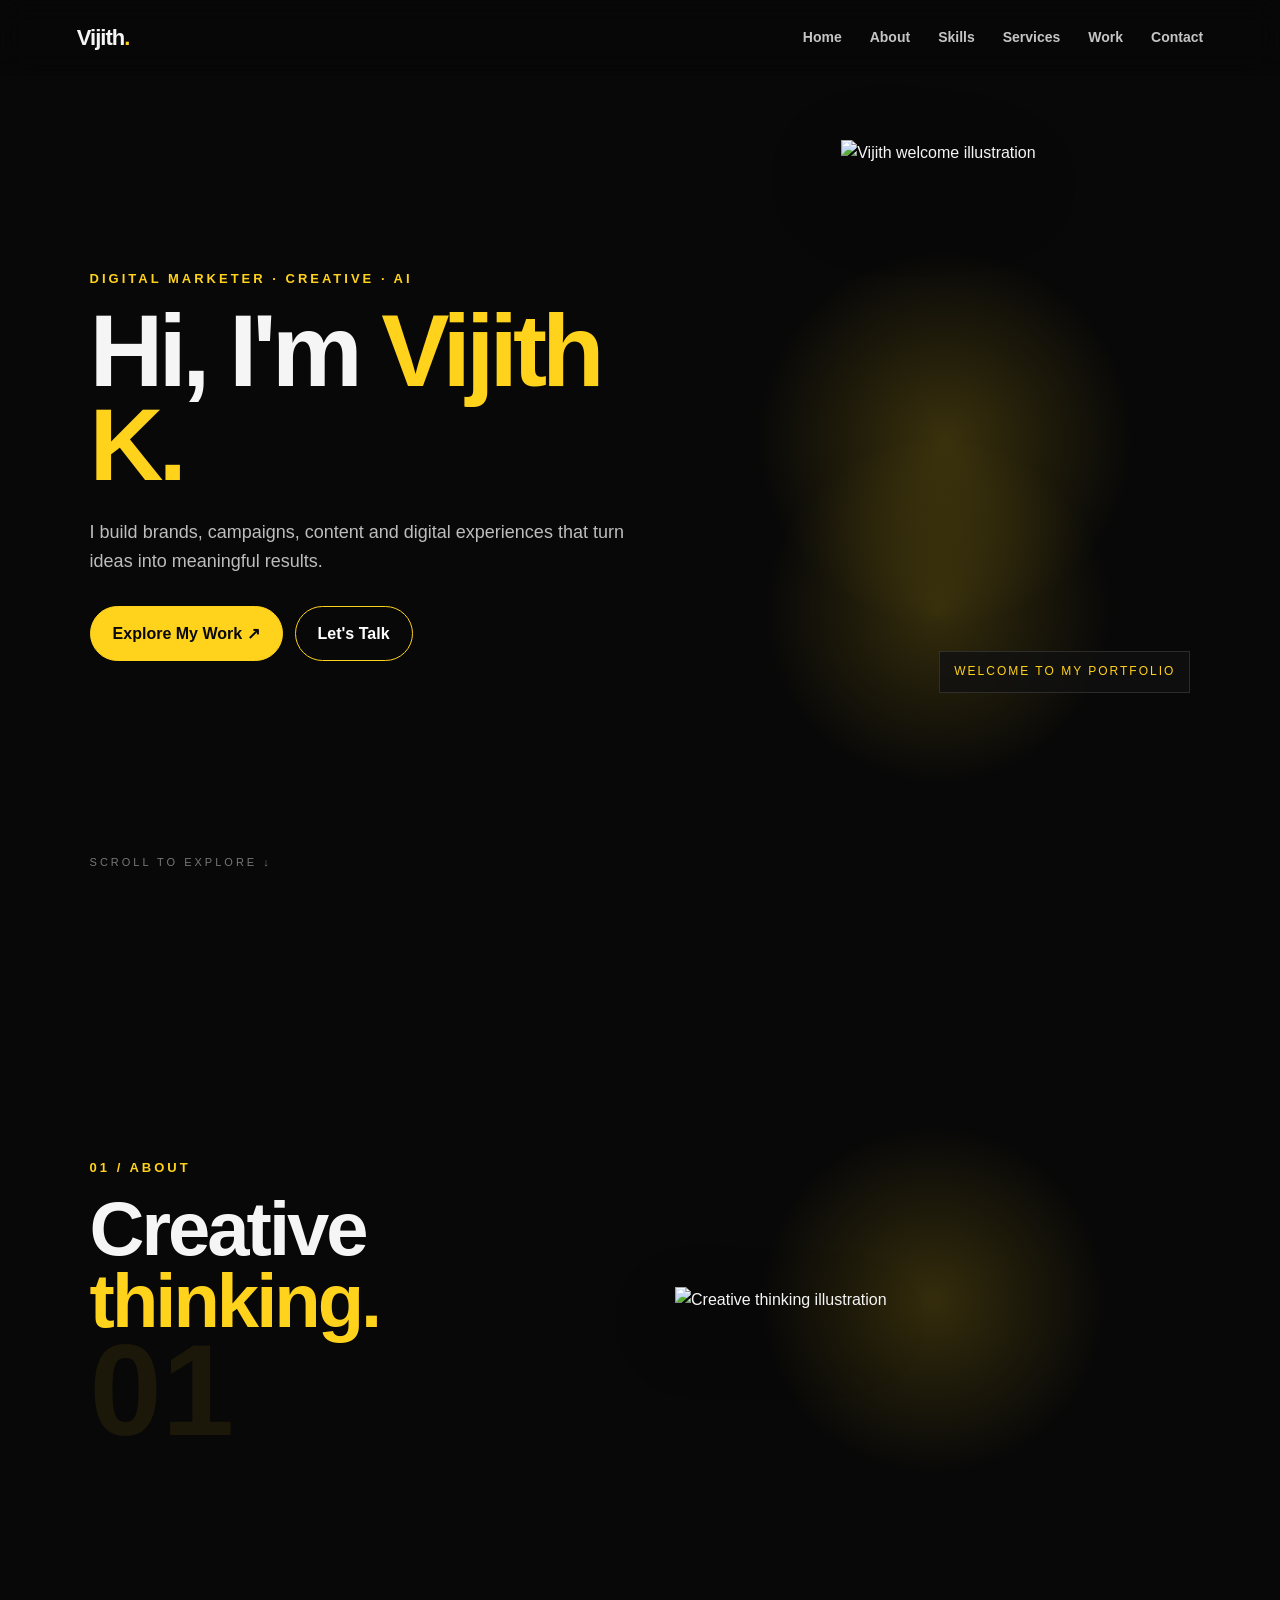
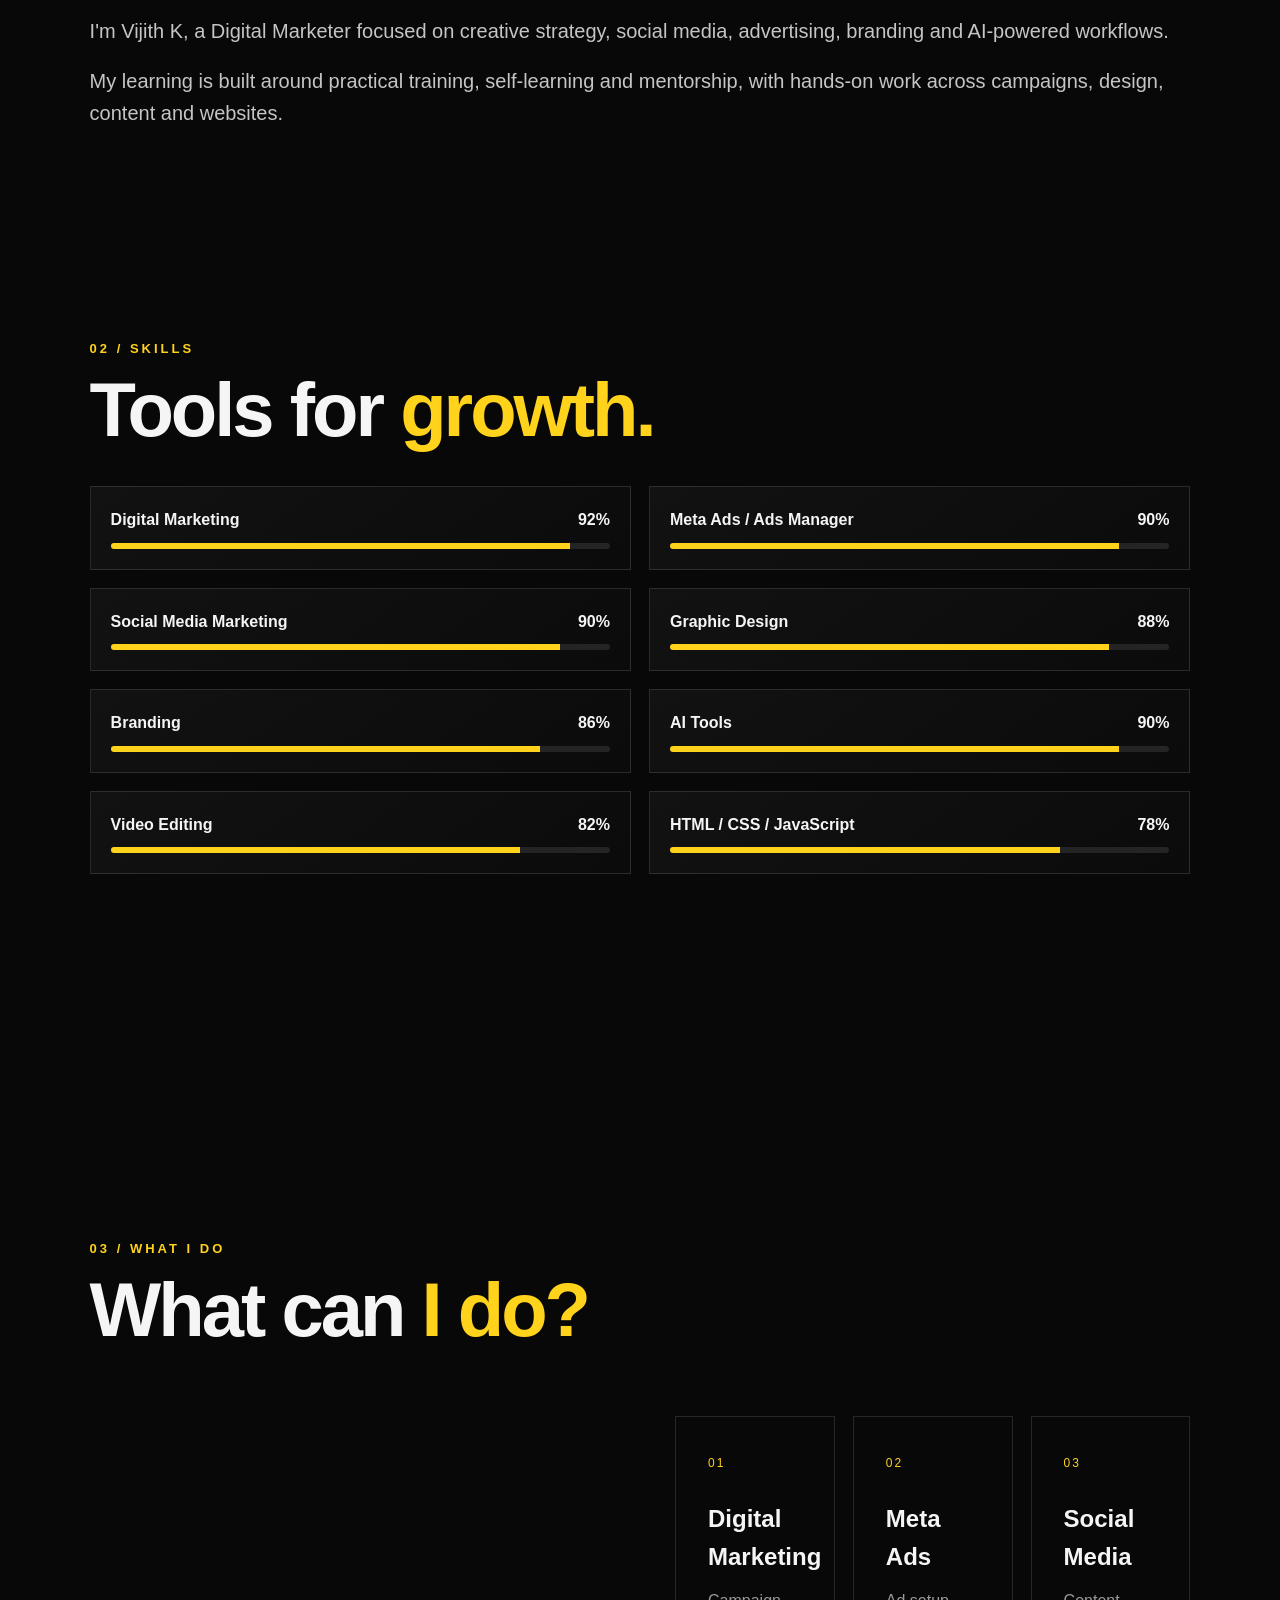
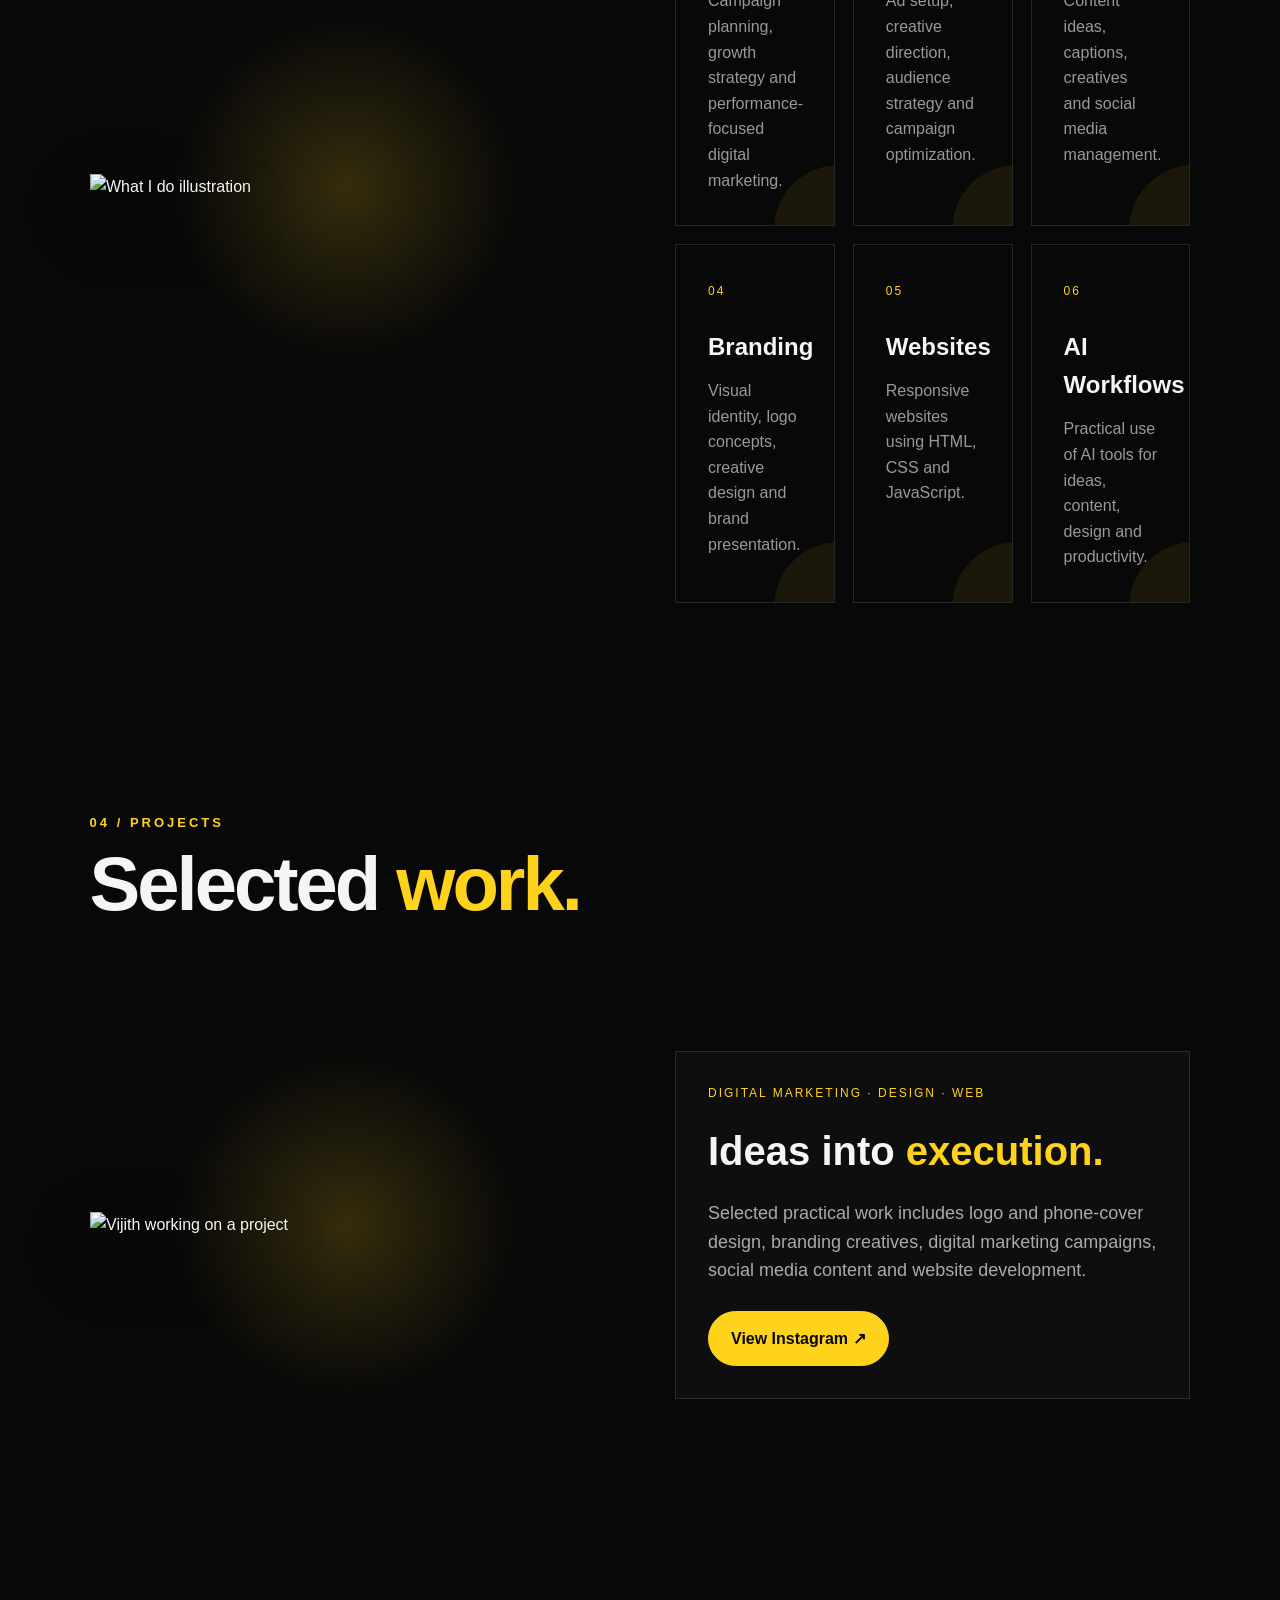
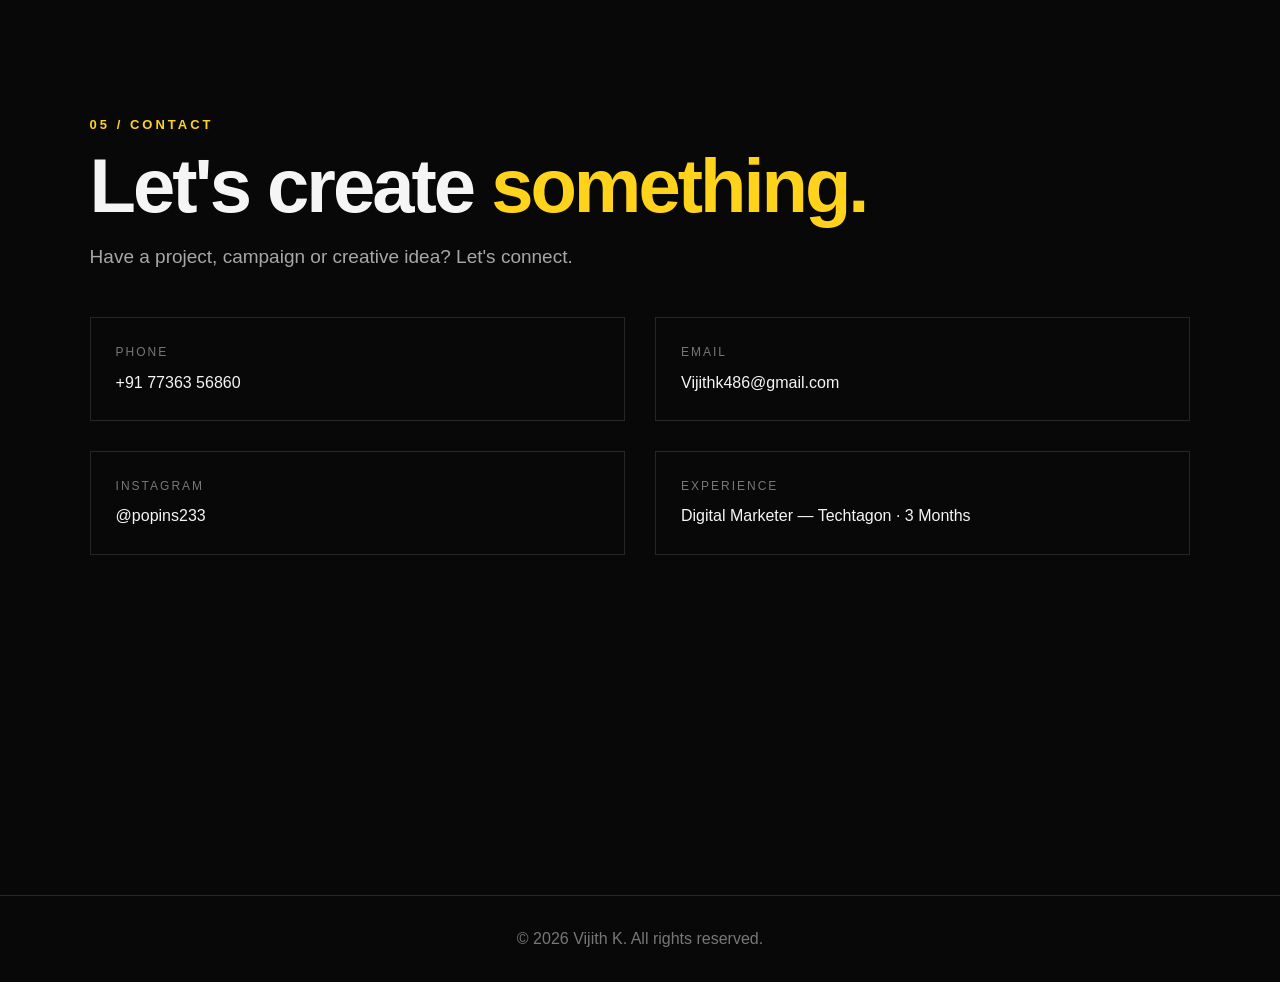
==== commit 7e10a48b: "Add files via upload" ====
--- a/index.html
+++ b/index.html
@@ -3,1542 +3,299 @@
 <head>
 <meta charset="UTF-8">
 <meta name="viewport" content="width=device-width, initial-scale=1.0">
-
-<title>Vijith K | Digital Marketer</title>
-
+<title>Vijith K — Digital Marketer</title>
+<meta name="description" content="Vijith K — Digital Marketer, Creative Designer and AI-focused digital professional.">
 <style>
-
-/* =========================
-   BASIC
-========================= */
-
-*{
-    margin:0;
-    padding:0;
-    box-sizing:border-box;
-}
-
-html{
-    scroll-behavior:smooth;
-}
-
+:root{
+  --bg:#080808;
+  --panel:#111111;
+  --text:#f5f5f5;
+  --muted:#a7a7a7;
+  --yellow:#ffd21c;
+  --line:rgba(255,255,255,.12);
+}
+*{box-sizing:border-box;margin:0;padding:0}
+html{scroll-behavior:smooth}
 body{
-    background:#080808;
-    color:#ffffff;
-    font-family:Arial, Helvetica, sans-serif;
-    line-height:1.6;
-    overflow-x:hidden;
-}
-
-a{
-    text-decoration:none;
-    color:inherit;
-}
-
-.container{
-    width:92%;
-    max-width:1150px;
-    margin:auto;
-}
-
-/* =========================
-   COLORS
-========================= */
-
-:root{
-    --black:#080808;
-    --card:#121212;
-    --yellow:#ffd21c;
-    --white:#ffffff;
-    --gray:#aaaaaa;
-    --border:#292929;
-}
-
-/* =========================
-   NAVBAR
-========================= */
-
-.navbar{
-    position:fixed;
-    top:0;
-    left:0;
-    width:100%;
-    z-index:999;
-    background:rgba(8,8,8,.92);
-    backdrop-filter:blur(12px);
-    border-bottom:1px solid #222;
-}
-
-.nav-inner{
-    height:75px;
-    display:flex;
-    align-items:center;
-    justify-content:space-between;
-}
-
-.logo{
-    font-size:28px;
-    font-weight:900;
-}
-
-.logo span{
-    color:var(--yellow);
-}
-
-.nav-links{
-    display:flex;
-    gap:28px;
-}
-
-.nav-links a{
-    font-size:15px;
-    font-weight:bold;
-    color:#ddd;
-    transition:.3s;
-}
-
-.nav-links a:hover{
-    color:var(--yellow);
-}
-
-.menu-btn{
-    display:none;
-    background:none;
-    border:0;
-    color:white;
-    font-size:30px;
-    cursor:pointer;
-}
-
-/* =========================
-   HERO
-========================= */
-
-.hero{
-    min-height:100vh;
-    display:flex;
-    align-items:center;
-    padding-top:100px;
-    position:relative;
-    overflow:hidden;
-}
-
-.hero::before{
-    content:"";
-    position:absolute;
-    width:500px;
-    height:500px;
-    background:var(--yellow);
-    opacity:.09;
-    filter:blur(130px);
-    border-radius:50%;
-    right:-180px;
-    top:-100px;
-}
-
-.hero-grid{
-    display:grid;
-    grid-template-columns:1.25fr .75fr;
-    gap:60px;
-    align-items:center;
-}
-
-.small-title{
-    color:var(--yellow);
-    font-size:14px;
-    font-weight:900;
-    letter-spacing:3px;
-    text-transform:uppercase;
-}
-
-.hero h1{
-    font-size:clamp(52px,8vw,95px);
-    line-height:.95;
-    margin:20px 0;
-}
-
-.hero h1 span{
-    color:var(--yellow);
-}
-
-.hero-text{
-    color:var(--gray);
-    font-size:20px;
-    max-width:650px;
-}
-
-.buttons{
-    margin-top:30px;
-    display:flex;
-    gap:14px;
-    flex-wrap:wrap;
-}
-
+  background:var(--bg); color:var(--text); font-family:Inter,Arial,sans-serif;
+  overflow-x:hidden; line-height:1.6;
+}
+a{color:inherit;text-decoration:none}
+.nav{
+  position:fixed;top:0;left:0;width:100%;z-index:50;
+  display:flex;justify-content:space-between;align-items:center;
+  padding:20px 6%;background:rgba(8,8,8,.72);backdrop-filter:blur(14px);
+  border-bottom:1px solid transparent;transition:.3s;
+}
+.nav.scrolled{border-color:var(--line)}
+.logo{font-size:22px;font-weight:900;letter-spacing:-1px}
+.logo span{color:var(--yellow)}
+.navlinks{display:flex;gap:28px;font-weight:700;font-size:14px}
+.navlinks a{opacity:.8;transition:.25s}
+.navlinks a:hover{opacity:1;color:var(--yellow)}
+.menu{display:none;background:none;border:0;color:#fff;font-size:28px}
+section{min-height:100vh;padding:120px 7% 90px;position:relative}
+.container{max-width:1200px;margin:auto}
+.kicker{color:var(--yellow);font-size:13px;letter-spacing:3px;text-transform:uppercase;font-weight:800;margin-bottom:14px}
+h1{font-size:clamp(48px,8vw,104px);line-height:.92;letter-spacing:-5px}
+h2{font-size:clamp(42px,6vw,76px);line-height:.95;letter-spacing:-3px}
+h3{font-size:24px}
+.yellow{color:var(--yellow)}
+.muted{color:var(--muted)}
 .btn{
-    display:inline-block;
-    padding:13px 22px;
-    border:1px solid var(--yellow);
-    border-radius:8px;
-    font-weight:800;
-    transition:.3s;
-}
-
-.btn:hover{
-    transform:translateY(-4px);
-}
-
-.btn-primary{
-    background:var(--yellow);
-    color:#000;
-}
-
-.profile-box{
-    width:330px;
-    height:330px;
-    margin:auto;
-    border-radius:30px;
-    background:linear-gradient(145deg,#222,#0c0c0c);
-    border:1px solid #444;
-    display:flex;
-    align-items:center;
-    justify-content:center;
-    box-shadow:0 30px 80px #000;
-    transform-style:preserve-3d;
-    transition:.4s;
-}
-
-.profile-box:hover{
-    transform:rotateY(8deg) rotateX(5deg) translateY(-8px);
-}
-
-.profile-box span{
-    font-size:110px;
-    font-weight:900;
-    color:var(--yellow);
-}
-
-/* =========================
-   SECTIONS
-========================= */
-
-section{
-    padding:100px 0;
-    border-top:1px solid #171717;
-}
-
-.section-label{
-    color:var(--yellow);
-    font-size:14px;
-    font-weight:900;
-    letter-spacing:3px;
-}
-
-.section-title{
-    font-size:clamp(36px,5vw,58px);
-    margin:8px 0 40px;
-    line-height:1.05;
-}
-
-/* =========================
-   ABOUT
-========================= */
-
-.about-grid{
-    display:grid;
-    grid-template-columns:1fr 1fr;
-    gap:60px;
-}
-
-.about-text{
-    color:var(--gray);
-    font-size:18px;
-}
-
-.timeline{
-    border-left:2px solid var(--yellow);
-    padding-left:25px;
-}
-
-.timeline h3{
-    margin-bottom:4px;
-}
-
-.timeline p{
-    color:var(--gray);
-    margin-bottom:25px;
-}
-
-/* =========================
-   SKILLS
-========================= */
-
-.skills-grid{
-    display:grid;
-    grid-template-columns:1fr 1fr;
-    gap:18px;
-}
-
-.skill{
-    background:var(--card);
-    border:1px solid var(--border);
-    border-radius:14px;
-    padding:20px;
-    transition:.3s;
-}
-
-.skill:hover{
-    transform:translateY(-5px);
-    border-color:#555;
-}
-
-.skill-top{
-    display:flex;
-    justify-content:space-between;
-    font-weight:bold;
-}
-
-.skill-bar{
-    height:8px;
-    background:#292929;
-    border-radius:20px;
-    margin-top:13px;
-    overflow:hidden;
-}
-
-.skill-fill{
-    height:100%;
-    width:0;
-    background:var(--yellow);
-    border-radius:20px;
-    transition:width 1.5s ease;
-}
-
-/* =========================
-   SERVICES / WORK
-========================= */
-
-.cards{
-    display:grid;
-    grid-template-columns:repeat(3,1fr);
-    gap:20px;
-}
-
-.card{
-    background:var(--card);
-    border:1px solid var(--border);
-    padding:28px;
-    border-radius:16px;
-    transition:.35s;
-}
-
-.card:hover{
-    transform:translateY(-9px);
-    border-color:#555;
-    box-shadow:0 20px 50px rgba(0,0,0,.3);
-}
-
-.card h3{
-    margin-bottom:12px;
-}
-
-.card p{
-    color:var(--gray);
-}
-
-/* =========================
-   INSTAGRAM
-========================= */
-
-.instagram-box{
-    background:linear-gradient(135deg,#171717,#0d0d0d);
-    border:1px solid #333;
-    border-radius:20px;
-    padding:45px;
-    text-align:center;
-}
-
-.instagram-box h3{
-    font-size:32px;
-    margin-bottom:10px;
-}
-
-.instagram-box p{
-    color:var(--gray);
-}
-
-/* =========================
-   CONTACT
-========================= */
-
-.contact-grid{
-    display:grid;
-    grid-template-columns:1fr 1fr;
-    gap:20px;
-}
-
-.contact-card{
-    background:var(--card);
-    border:1px solid var(--border);
-    border-radius:15px;
-    padding:25px;
-    transition:.3s;
-}
-
-.contact-card:hover{
-    transform:translateY(-5px);
-}
-
-.contact-card strong{
-    color:var(--yellow);
-    display:block;
-    margin-bottom:5px;
-}
-
-/* =========================
-   FOOTER
-========================= */
-
-footer{
-    text-align:center;
-    padding:35px;
-    color:#777;
-    border-top:1px solid #222;
-}
-
-/* =========================
-   SCROLL REVEAL
-========================= */
-
-.reveal{
-    opacity:0;
-    transform:translateY(50px);
-    transition:
-        opacity .8s ease,
-        transform .8s ease;
-}
-
-.reveal.active{
-    opacity:1;
-    transform:translateY(0);
-}
-
-/* =========================
-   MANUAL EDIT
-========================= */
-
-.admin-button{
-    position:fixed;
-    right:18px;
-    bottom:18px;
-    z-index:9999;
-}
-
-.admin-button button{
-    background:#202020;
-    color:white;
-    border:1px solid #555;
-    padding:10px 15px;
-    border-radius:8px;
-    cursor:pointer;
-}
-
-.modal{
-    display:none;
-    position:fixed;
-    inset:0;
-    background:rgba(0,0,0,.88);
-    z-index:10000;
-    padding:20px;
-    overflow:auto;
-}
-
-.modal.show{
-    display:block;
-}
-
-.editor{
-    width:min(600px,100%);
-    margin:50px auto;
-    background:#111;
-    border:1px solid #444;
-    border-radius:18px;
-    padding:28px;
-}
-
-.close{
-    float:right;
-    background:none;
-    border:0;
-    color:white;
-    font-size:28px;
-    cursor:pointer;
-}
-
-.input-group{
-    margin:16px 0;
-}
-
-.input-group label{
-    display:block;
-    margin-bottom:6px;
-    font-weight:bold;
-}
-
-.input-group input,
-.input-group textarea{
-    width:100%;
-    padding:12px;
-    border-radius:8px;
-    border:1px solid #444;
-    background:#080808;
-    color:white;
-    font-size:15px;
-}
-
-.input-group textarea{
-    min-height:120px;
-}
-
-/* =========================
-   MOBILE
-========================= */
-
-@media(max-width:800px){
-
-    .nav-links{
-        display:none;
-        position:absolute;
-        right:4%;
-        top:75px;
-        flex-direction:column;
-        gap:0;
-        background:#111;
-        border:1px solid #333;
-        padding:15px;
-        border-radius:10px;
-        width:200px;
-    }
-
-    .nav-links a{
-        padding:10px;
-    }
-
-    .menu-btn{
-        display:block;
-    }
-
-    .hero{
-        padding-top:120px;
-    }
-
-    .hero-grid{
-        grid-template-columns:1fr;
-        text-align:left;
-    }
-
-    .profile-box{
-        width:270px;
-        height:270px;
-    }
-
-    .profile-box span{
-        font-size:85px;
-    }
-
-    .about-grid{
-        grid-template-columns:1fr;
-    }
-
-    .skills-grid{
-        grid-template-columns:1fr;
-    }
-
-    .cards{
-        grid-template-columns:1fr;
-    }
-
-    .contact-grid{
-        grid-template-columns:1fr;
-    }
-
-    section{
-        padding:75px 0;
-    }
-}
-
+  display:inline-flex;align-items:center;gap:10px;padding:14px 22px;
+  border:1px solid var(--yellow);background:var(--yellow);color:#080808;
+  font-weight:900;border-radius:999px;transition:.3s;
+}
+.btn:hover{transform:translateY(-4px);box-shadow:0 15px 35px rgba(255,210,28,.18)}
+.btn.ghost{background:transparent;color:#fff}
+.hero{display:flex;align-items:center;min-height:100vh;padding-top:120px}
+.heroGrid{display:grid;grid-template-columns:1.05fr .95fr;gap:40px;align-items:center;width:100%}
+.heroCopy{position:relative;z-index:2}
+.heroCopy p{max-width:640px;color:#bdbdbd;font-size:18px;margin:26px 0 30px}
+.heroButtons{display:flex;gap:12px;flex-wrap:wrap}
+.heroVisual{height:650px;position:relative;display:flex;align-items:flex-end;justify-content:center}
+.person{
+  height:100%;max-width:100%;object-fit:contain;object-position:center bottom;
+  filter:drop-shadow(0 30px 55px rgba(0,0,0,.45));
+  transform:translateX(80px);opacity:0;
+  animation:welcomeIn 1.3s cubic-bezier(.2,.8,.2,1) .2s forwards, heroFloat 5s ease-in-out 1.7s infinite;
+}
+.heroVisual:before{
+  content:"";position:absolute;width:390px;height:390px;border-radius:50%;
+  background:radial-gradient(circle,rgba(255,210,28,.20),transparent 68%);
+  right:10%;top:16%;animation:pulse 4s ease-in-out infinite;
+}
+.sideTag{
+  position:absolute;right:0;bottom:15%;padding:10px 14px;border:1px solid var(--line);
+  background:rgba(17,17,17,.8);backdrop-filter:blur(10px);font-size:12px;
+  letter-spacing:2px;text-transform:uppercase;color:var(--yellow);z-index:2;
+  animation:tagFloat 4s ease-in-out infinite;
+}
+.scrollHint{position:absolute;bottom:28px;left:7%;font-size:11px;letter-spacing:3px;color:#777}
+.aboutGrid,.split{display:grid;grid-template-columns:1fr 1fr;gap:70px;align-items:center}
+.aboutText{font-size:20px;color:#c5c5c5}
+.aboutText p+p{margin-top:18px}
+.bigNumber{font-size:130px;font-weight:900;color:rgba(255,210,28,.08);line-height:.8}
+.skills{display:grid;grid-template-columns:1fr 1fr;gap:18px;margin-top:40px}
+.skill{padding:20px;border:1px solid var(--line);background:linear-gradient(145deg,#121212,#0b0b0b);transition:.3s}
+.skill:hover{transform:translateY(-6px);border-color:rgba(255,210,28,.55)}
+.skillTop{display:flex;justify-content:space-between;margin-bottom:10px;font-weight:800}
+.bar{height:6px;background:#242424;border-radius:10px;overflow:hidden}
+.fill{height:100%;width:0;background:var(--yellow);transition:width 1.3s ease}
+.services{display:grid;grid-template-columns:repeat(3,1fr);gap:18px;margin-top:45px}
+.service{padding:32px;border:1px solid var(--line);min-height:220px;position:relative;overflow:hidden;transition:.35s}
+.service:after{content:"";position:absolute;width:130px;height:130px;background:var(--yellow);border-radius:50%;right:-70px;bottom:-70px;opacity:.08}
+.service:hover{transform:translateY(-8px);border-color:var(--yellow)}
+.serviceNo{font-size:12px;color:var(--yellow);letter-spacing:2px}
+.service h3{margin:25px 0 12px}
+.service p{color:#999}
+.creativeVisual,.whatVisual,.projectVisual{position:relative;min-height:560px;display:flex;justify-content:center;align-items:center}
+.creativeVisual img,.whatVisual img,.projectVisual img{
+  width:min(100%,520px);max-height:650px;object-fit:contain;
+  filter:drop-shadow(0 25px 40px rgba(0,0,0,.45));
+}
+.creativeVisual img{transform:translateX(-100px) rotate(-5deg);opacity:0}
+.whatVisual img{transform:translateX(100px) scale(.9);opacity:0}
+.projectVisual img{transform:translateY(80px) scale(.9);opacity:0}
+.section.show .creativeVisual img{animation:creativeIn 1.2s cubic-bezier(.2,.8,.2,1) forwards, creativeFloat 5s ease-in-out 1.2s infinite}
+.section.show .whatVisual img{animation:whatIn 1.15s cubic-bezier(.2,.8,.2,1) forwards, whatFloat 4.5s ease-in-out 1.2s infinite}
+.section.show .projectVisual img{animation:projectIn 1.1s cubic-bezier(.2,.8,.2,1) forwards}
+.visualGlow{position:absolute;width:360px;height:360px;border-radius:50%;background:radial-gradient(circle,rgba(255,210,28,.18),transparent 68%);z-index:-1}
+.projectCard{border:1px solid var(--line);background:#0e0e0e;padding:32px}
+.projectCard .projectMeta{color:var(--yellow);font-size:12px;letter-spacing:2px;text-transform:uppercase}
+.projectCard h3{font-size:40px;margin:16px 0}
+.projectCard p{color:#aaa;font-size:18px}
+.contactBox{display:grid;grid-template-columns:1fr 1fr;gap:30px;margin-top:45px}
+.contactItem{padding:25px;border:1px solid var(--line);transition:.3s}
+.contactItem:hover{border-color:var(--yellow);transform:translateY(-4px)}
+.contactItem span{display:block;color:#777;font-size:12px;letter-spacing:2px;text-transform:uppercase;margin-bottom:7px}
+footer{padding:30px 7%;border-top:1px solid var(--line);color:#777;text-align:center}
+.reveal{opacity:0;transform:translateY(45px);transition:opacity .8s ease,transform .8s ease}
+.reveal.show{opacity:1;transform:none}
+@keyframes welcomeIn{to{transform:translateX(0);opacity:1}}
+@keyframes heroFloat{0%,100%{transform:translateY(0)}50%{transform:translateY(-10px)}}
+@keyframes creativeIn{to{transform:translateX(0) rotate(0);opacity:1}}
+@keyframes creativeFloat{0%,100%{transform:translateY(0)}50%{transform:translateY(-12px) rotate(1deg)}}
+@keyframes whatIn{to{transform:translateX(0) scale(1);opacity:1}}
+@keyframes whatFloat{0%,100%{transform:translateY(0)}50%{transform:translateY(-9px)}}
+@keyframes projectIn{to{transform:translateY(0) scale(1);opacity:1}}
+@keyframes pulse{0%,100%{transform:scale(.9);opacity:.55}50%{transform:scale(1.08);opacity:1}}
+@keyframes tagFloat{0%,100%{transform:translateY(0)}50%{transform:translateY(-8px)}}
+@media(max-width:850px){
+  .navlinks{display:none;position:absolute;top:72px;left:0;width:100%;padding:20px 7%;background:#090909;flex-direction:column;gap:18px;border-bottom:1px solid var(--line)}
+  .navlinks.open{display:flex}.menu{display:block}
+  section{padding:105px 6% 75px}.heroGrid,.aboutGrid,.split{grid-template-columns:1fr}
+  .heroVisual{height:520px;order:-1}.heroCopy{text-align:left}
+  .skills,.services,.contactBox{grid-template-columns:1fr}
+  .creativeVisual,.whatVisual,.projectVisual{min-height:430px}
+  .bigNumber{font-size:90px}
+}
+@media(max-width:520px){
+  h1{letter-spacing:-3px}.heroVisual{height:440px}
+  .heroCopy p{font-size:16px}.btn{padding:12px 17px}
+  .creativeVisual img,.whatVisual img,.projectVisual img{max-height:470px}
+}
 </style>
 </head>
-
 <body>
 
-<!-- =========================
-     NAVIGATION
-========================= -->
-
-<header class="navbar">
-
-<div class="container nav-inner">
-
-<a href="#home" class="logo">
-VK<span>.</span>
-</a>
-
-<nav class="nav-links" id="navLinks">
-<a href="#home">Home</a>
-<a href="#about">About</a>
-<a href="#skills">Skills</a>
-<a href="#services">Services</a>
-<a href="#work">Work</a>
-<a href="#contact">Contact</a>
+<nav class="nav" id="nav">
+  <a class="logo" href="#home">Vijith<span>.</span></a>
+  <div class="navlinks" id="navlinks">
+    <a href="#home">Home</a><a href="#about">About</a><a href="#skills">Skills</a>
+    <a href="#services">Services</a><a href="#work">Work</a><a href="#contact">Contact</a>
+  </div>
+  <button class="menu" id="menu" aria-label="Menu">☰</button>
 </nav>
 
-<button class="menu-btn" onclick="toggleMenu()">☰</button>
-
-</div>
-
-</header>
-
-
-<!-- =========================
-     HERO
-========================= -->
-
-<section class="hero" id="home">
-
-<div class="container hero-grid">
-
-<div class="reveal">
-
-<div class="small-title">
-Digital Marketer · Creative Professional
-</div>
-
-<h1>
-Hi, I'm <span id="nameText">Vijith K</span>.
-</h1>
-
-<p class="hero-text" id="roleText">
-I create digital marketing strategies, ads, creative designs and websites that help brands communicate better.
-</p>
-
-<div class="buttons">
-
-<a href="#work" class="btn btn-primary">
-View My Work
-</a>
-
-<a href="https://www.instagram.com/popins233/"
-target="_blank"
-class="btn">
-Instagram
-</a>
-
-</div>
-
-</div>
-
-
-<div class="profile-box reveal">
-
-<span>VK</span>
-
-</div>
-
-</div>
-
-</section>
-
-
-<!-- =========================
-     ABOUT
-========================= -->
-
-<section id="about">
-
-<div class="container">
-
-<div class="section-label">
-01 · About
-</div>
-
-<h2 class="section-title">
-Creative thinking meets digital marketing.
-</h2>
-
-<div class="about-grid">
-
-<div class="about-text reveal" id="aboutText">
-
-I'm Vijith K, a Digital Marketer focused on social media, advertising, branding, creative content and digital experiences.
-
-I enjoy turning ideas into clean visuals, campaigns and practical digital solutions.
-
-</div>
-
-
-<div class="timeline reveal">
-
-<h3>
-Techtagon
-</h3>
-
-<p>
-Digital Marketer · 3 Months
-</p>
-
-<p>
-Practical experience in digital marketing, creative work, social media and campaign-related tasks.
-</p>
-
-
-<h3>
-Professional Development
-</h3>
-
-<p>
-Digital Marketing & Creative Technology
-</p>
-
-<p>
-Practical training, self-learning and mentorship across marketing, branding, AI tools and website development.
-</p>
-
-</div>
-
-</div>
-
-</div>
-
-</section>
-
-
-<!-- =========================
-     SKILLS
-========================= -->
-
-<section id="skills">
-
-<div class="container">
-
-<div class="section-label">
-02 · Skills
-</div>
-
-<h2 class="section-title">
-Tools & capabilities.
-</h2>
-
-
-<div class="skills-grid">
-
-
-<div class="skill reveal">
-
-<div class="skill-top">
-<span>Digital Marketing</span>
-<span>90%</span>
-</div>
-
-<div class="skill-bar">
-<div class="skill-fill" data-width="90%"></div>
-</div>
-
-</div>
-
-
-<div class="skill reveal">
-
-<div class="skill-top">
-<span>Meta Ads / Ads Manager</span>
-<span>88%</span>
-</div>
-
-<div class="skill-bar">
-<div class="skill-fill" data-width="88%"></div>
-</div>
-
-</div>
-
-
-<div class="skill reveal">
-
-<div class="skill-top">
-<span>Social Media Marketing</span>
-<span>90%</span>
-</div>
-
-<div class="skill-bar">
-<div class="skill-fill" data-width="90%"></div>
-</div>
-
-</div>
-
-
-<div class="skill reveal">
-
-<div class="skill-top">
-<span>Graphic Design / Photoshop</span>
-<span>85%</span>
-</div>
-
-<div class="skill-bar">
-<div class="skill-fill" data-width="85%"></div>
-</div>
-
-</div>
-
-
-<div class="skill reveal">
-
-<div class="skill-top">
-<span>Branding & Content Creation</span>
-<span>86%</span>
-</div>
-
-<div class="skill-bar">
-<div class="skill-fill" data-width="86%"></div>
-</div>
-
-</div>
-
-
-<div class="skill reveal">
-
-<div class="skill-top">
-<span>AI Tools / Claude AI</span>
-<span>88%</span>
-</div>
-
-<div class="skill-bar">
-<div class="skill-fill" data-width="88%"></div>
-</div>
-
-</div>
-
-
-<div class="skill reveal">
-
-<div class="skill-top">
-<span>Video Editing</span>
-<span>80%</span>
-</div>
-
-<div class="skill-bar">
-<div class="skill-fill" data-width="80%"></div>
-</div>
-
-</div>
-
-
-<div class="skill reveal">
-
-<div class="skill-top">
-<span>HTML / CSS / JavaScript</span>
-<span>78%</span>
-</div>
-
-<div class="skill-bar">
-<div class="skill-fill" data-width="78%"></div>
-</div>
-
-</div>
-
-</div>
-
-</div>
-
-</section>
-
-
-<!-- =========================
-     SERVICES
-========================= -->
-
-<section id="services">
-
-<div class="container">
-
-<div class="section-label">
-03 · Services
-</div>
-
-<h2 class="section-title">
-What I can do.
-</h2>
-
-
-<div class="cards">
-
-
-<div class="card reveal">
-<h3>Digital Marketing</h3>
-<p>
-Campaign planning, audience research, social media and digital growth activities.
-</p>
-</div>
-
-
-<div class="card reveal">
-<h3>Meta Ads</h3>
-<p>
-Ad creatives, campaign setup, lead-focused advertising and performance-oriented testing.
-</p>
-</div>
-
-
-<div class="card reveal">
-<h3>Branding & Design</h3>
-<p>
-Logo concepts, social creatives, product visuals and brand communication.
-</p>
-</div>
-
-
-<div class="card reveal">
-<h3>Content Creation</h3>
-<p>
-Creative posts, captions, campaign ideas and visual content for social platforms.
-</p>
-</div>
-
-
-<div class="card reveal">
-<h3>Website Development</h3>
-<p>
-Responsive websites using HTML, CSS and JavaScript with clean modern layouts.
-</p>
-</div>
-
-
-<div class="card reveal">
-<h3>AI Creative Workflow</h3>
-<p>
-Using AI tools to accelerate ideas, content creation, research and creative production.
-</p>
-</div>
-
-
-</div>
-
-</div>
-
-</section>
-
-
-<!-- =========================
-     WORK
-========================= -->
-
-<section id="work">
-
-<div class="container">
-
-<div class="section-label">
-04 · Work
-</div>
-
-<h2 class="section-title">
-Selected work & projects.
-</h2>
-
-
-<div class="cards">
-
-
-<div class="card reveal">
-<h3>Logo Design</h3>
-<p>
-Brand identity and logo concepts created for practical client and personal projects.
-</p>
-</div>
-
-
-<div class="card reveal">
-<h3>Phone Cover Design</h3>
-<p>
-Creative product-focused visual design and promotional concepts.
-</p>
-</div>
-
-
-<div class="card reveal">
-<h3>Website Building</h3>
-<p>
-Responsive websites with modern UI, animations and practical functionality.
-</p>
-</div>
-
-
-<div class="card reveal">
-<h3>Digital Marketing</h3>
-<p>
-Social media marketing and advertising work with campaign-oriented creative assets.
-</p>
-</div>
-
-
-</div>
-
-
-<div class="buttons">
-
-<a
-href="https://www.instagram.com/popins233/"
-target="_blank"
-class="btn btn-primary">
-
-View Work on Instagram
-
-</a>
-
-</div>
-
-</div>
-
-</section>
-
-
-<!-- =========================
-     INSTAGRAM
-========================= -->
-
-<section>
-
-<div class="container">
-
-<div class="section-label">
-05 · Instagram
-</div>
-
-<h2 class="section-title">
-More work on @popins233.
-</h2>
-
-
-<div class="instagram-box reveal">
-
-<h3>
-@popins233
-</h3>
-
-<p>
-See my latest creative work, designs and projects on Instagram.
-</p>
-
-<div class="buttons" style="justify-content:center">
-
-<a
-href="https://www.instagram.com/popins233/"
-target="_blank"
-class="btn btn-primary">
-
-Open Instagram
-
-</a>
-
-</div>
-
-</div>
-
-</div>
-
-</section>
-
-
-<!-- =========================
-     CONTACT
-========================= -->
-
-<section id="contact">
-
-<div class="container">
-
-<div class="section-label">
-06 · Contact
-</div>
-
-<h2 class="section-title">
-Let's create something useful.
-</h2>
-
-
-<div class="contact-grid">
-
-
-<div class="contact-card reveal">
-
-<strong>
-Phone
-</strong>
-
-<a id="phoneLink" href="tel:7736356860">
-7736356860
-</a>
-
-</div>
-
-
-<div class="contact-card reveal">
-
-<strong>
-Email
-</strong>
-
-<a id="emailLink"
-href="mailto:Vijithk486@gmail.com">
-
-Vijithk486@gmail.com
-
-</a>
-
-</div>
-
-
-<div class="contact-card reveal">
-
-<strong>
-Instagram
-</strong>
-
-<a
-href="https://www.instagram.com/popins233/"
-target="_blank">
-
-@popins233
-
-</a>
-
-</div>
-
-
-</div>
-
-</div>
-
-</section>
-
-
-<!-- =========================
-     FOOTER
-========================= -->
-
-<footer>
-
-© <span id="year"></span> Vijith K · Digital Marketer
-
-</footer>
-
-
-<!-- =========================
-     MANUAL EDIT BUTTON
-========================= -->
-
-<div class="admin-button">
-
-<button onclick="openEditor()">
-Manual Edit
-</button>
-
-</div>
-
-
-<!-- =========================
-     EDITOR
-========================= -->
-
-<div class="modal" id="editorModal">
-
-<div class="editor">
-
-<button class="close" onclick="closeEditor()">
-×
-</button>
-
-<h2>
-Manual Editor
-</h2>
-
-<p style="color:#aaa;margin-top:8px">
-Edit your basic portfolio information. Changes are saved in this browser.
-</p>
-
-
-<div class="input-group">
-
-<label>
-Name
-</label>
-
-<input
-type="text"
-id="editName"
->
-
-</div>
-
-
-<div class="input-group">
-
-<label>
-Intro
-</label>
-
-<input
-type="text"
-id="editRole"
->
-
-</div>
-
-
-<div class="input-group">
-
-<label>
-About
-</label>
-
-<textarea id="editAbout"></textarea>
-
-</div>
-
-
-<div class="input-group">
-
-<label>
-Phone
-</label>
-
-<input
-type="text"
-id="editPhone"
->
-
-</div>
-
-
-<div class="input-group">
-
-<label>
-Email
-</label>
-
-<input
-type="email"
-id="editEmail"
->
-
-</div>
-
-
-<div class="buttons">
-
-<button
-class="btn btn-primary"
-onclick="saveChanges()">
-
-Save Changes
-
-</button>
-
-<button
-class="btn"
-onclick="resetChanges()">
-
-Reset
-
-</button>
-
-</div>
-
-</div>
-
-</div>
-
+<section class="hero section" id="home">
+  <div class="container heroGrid">
+    <div class="heroCopy reveal">
+      <div class="kicker">Digital Marketer · Creative · AI</div>
+      <h1>Hi, I'm <span class="yellow">Vijith K.</span></h1>
+      <p>I build brands, campaigns, content and digital experiences that turn ideas into meaningful results.</p>
+      <div class="heroButtons">
+        <a class="btn" href="#work">Explore My Work ↗</a>
+        <a class="btn ghost" href="#contact">Let's Talk</a>
+      </div>
+    </div>
+    <div class="heroVisual">
+      <div class="visualGlow"></div>
+      <img class="person" src="assets/welcome.jpg" alt="Vijith welcome illustration">
+      <div class="sideTag">Welcome to my portfolio</div>
+    </div>
+  </div>
+  <div class="scrollHint">SCROLL TO EXPLORE ↓</div>
+</section>
+
+<section class="section" id="about">
+  <div class="container aboutGrid">
+    <div class="reveal">
+      <div class="kicker">01 / About</div>
+      <h2>Creative <span class="yellow">thinking.</span></h2>
+      <div class="bigNumber">01</div>
+    </div>
+    <div class="creativeVisual">
+      <div class="visualGlow"></div>
+      <img src="assets/creative-thinking.png" alt="Creative thinking illustration">
+    </div>
+  </div>
+  <div class="container" style="margin-top:35px">
+    <div class="aboutText reveal">
+      <p>I'm Vijith K, a Digital Marketer focused on creative strategy, social media, advertising, branding and AI-powered workflows.</p>
+      <p>My learning is built around practical training, self-learning and mentorship, with hands-on work across campaigns, design, content and websites.</p>
+    </div>
+  </div>
+</section>
+
+<section class="section" id="skills">
+  <div class="container">
+    <div class="reveal">
+      <div class="kicker">02 / Skills</div>
+      <h2>Tools for <span class="yellow">growth.</span></h2>
+    </div>
+    <div class="skills">
+      <div class="skill reveal"><div class="skillTop"><span>Digital Marketing</span><span>92%</span></div><div class="bar"><div class="fill" data-width="92%"></div></div></div>
+      <div class="skill reveal"><div class="skillTop"><span>Meta Ads / Ads Manager</span><span>90%</span></div><div class="bar"><div class="fill" data-width="90%"></div></div></div>
+      <div class="skill reveal"><div class="skillTop"><span>Social Media Marketing</span><span>90%</span></div><div class="bar"><div class="fill" data-width="90%"></div></div></div>
+      <div class="skill reveal"><div class="skillTop"><span>Graphic Design</span><span>88%</span></div><div class="bar"><div class="fill" data-width="88%"></div></div></div>
+      <div class="skill reveal"><div class="skillTop"><span>Branding</span><span>86%</span></div><div class="bar"><div class="fill" data-width="86%"></div></div></div>
+      <div class="skill reveal"><div class="skillTop"><span>AI Tools</span><span>90%</span></div><div class="bar"><div class="fill" data-width="90%"></div></div></div>
+      <div class="skill reveal"><div class="skillTop"><span>Video Editing</span><span>82%</span></div><div class="bar"><div class="fill" data-width="82%"></div></div></div>
+      <div class="skill reveal"><div class="skillTop"><span>HTML / CSS / JavaScript</span><span>78%</span></div><div class="bar"><div class="fill" data-width="78%"></div></div></div>
+    </div>
+  </div>
+</section>
+
+<section class="section" id="services">
+  <div class="container">
+    <div class="reveal">
+      <div class="kicker">03 / What I Do</div>
+      <h2>What can <span class="yellow">I do?</span></h2>
+    </div>
+    <div class="split" style="margin-top:25px">
+      <div class="whatVisual">
+        <div class="visualGlow"></div>
+        <img src="assets/what-i-do.png" alt="What I do illustration">
+      </div>
+      <div class="services">
+        <div class="service reveal"><span class="serviceNo">01</span><h3>Digital Marketing</h3><p>Campaign planning, growth strategy and performance-focused digital marketing.</p></div>
+        <div class="service reveal"><span class="serviceNo">02</span><h3>Meta Ads</h3><p>Ad setup, creative direction, audience strategy and campaign optimization.</p></div>
+        <div class="service reveal"><span class="serviceNo">03</span><h3>Social Media</h3><p>Content ideas, captions, creatives and social media management.</p></div>
+        <div class="service reveal"><span class="serviceNo">04</span><h3>Branding</h3><p>Visual identity, logo concepts, creative design and brand presentation.</p></div>
+        <div class="service reveal"><span class="serviceNo">05</span><h3>Websites</h3><p>Responsive websites using HTML, CSS and JavaScript.</p></div>
+        <div class="service reveal"><span class="serviceNo">06</span><h3>AI Workflows</h3><p>Practical use of AI tools for ideas, content, design and productivity.</p></div>
+      </div>
+    </div>
+  </div>
+</section>
+
+<section class="section" id="work">
+  <div class="container">
+    <div class="reveal">
+      <div class="kicker">04 / Projects</div>
+      <h2>Selected <span class="yellow">work.</span></h2>
+    </div>
+    <div class="split" style="margin-top:25px">
+      <div class="projectVisual">
+        <div class="visualGlow"></div>
+        <img src="assets/project.jpg" alt="Vijith working on a project">
+      </div>
+      <div class="projectCard reveal">
+        <div class="projectMeta">Digital Marketing · Design · Web</div>
+        <h3>Ideas into <span class="yellow">execution.</span></h3>
+        <p>Selected practical work includes logo and phone-cover design, branding creatives, digital marketing campaigns, social media content and website development.</p>
+        <br>
+        <a class="btn" href="https://www.instagram.com/popins233/" target="_blank" rel="noopener">View Instagram ↗</a>
+      </div>
+    </div>
+  </div>
+</section>
+
+<section class="section" id="contact">
+  <div class="container">
+    <div class="reveal">
+      <div class="kicker">05 / Contact</div>
+      <h2>Let's create <span class="yellow">something.</span></h2>
+      <p class="muted" style="font-size:19px;margin-top:20px">Have a project, campaign or creative idea? Let's connect.</p>
+    </div>
+    <div class="contactBox">
+      <a class="contactItem reveal" href="tel:+917736356860"><span>Phone</span>+91 77363 56860</a>
+      <a class="contactItem reveal" href="mailto:Vijithk486@gmail.com"><span>Email</span>Vijithk486@gmail.com</a>
+      <a class="contactItem reveal" href="https://www.instagram.com/popins233/" target="_blank" rel="noopener"><span>Instagram</span>@popins233</a>
+      <div class="contactItem reveal"><span>Experience</span>Digital Marketer — Techtagon · 3 Months</div>
+    </div>
+  </div>
+</section>
+
+<footer>© 2026 Vijith K. All rights reserved.</footer>
 
 <script>
-
-/* =========================
-   MOBILE MENU
-========================= */
-
-function toggleMenu(){
-
-    const menu = document.getElementById("navLinks");
-
-    if(menu.style.display === "flex"){
-        menu.style.display = "none";
-    }else{
-        menu.style.display = "flex";
+const nav=document.getElementById('nav');
+const menu=document.getElementById('menu');
+const navlinks=document.getElementById('navlinks');
+
+menu.addEventListener('click',()=>navlinks.classList.toggle('open'));
+navlinks.querySelectorAll('a').forEach(a=>a.addEventListener('click',()=>navlinks.classList.remove('open')));
+window.addEventListener('scroll',()=>nav.classList.toggle('scrolled',scrollY>20));
+
+const observer=new IntersectionObserver((entries)=>{
+  entries.forEach(entry=>{
+    if(entry.isIntersecting){
+      entry.target.classList.add('show');
+      entry.target.querySelectorAll?.('.fill').forEach(fill=>{
+        setTimeout(()=>fill.style.width=fill.dataset.width,250);
+      });
+      entry.target.querySelectorAll?.('.skill .fill').forEach(fill=>{
+        setTimeout(()=>fill.style.width=fill.dataset.width,350);
+      });
+      observer.unobserve(entry.target);
     }
-
-}
-
-
-/* =========================
-   SCROLL REVEAL
-========================= */
-
-const observer = new IntersectionObserver(
-
-(entries)=>{
-
-    entries.forEach(entry=>{
-
-        if(entry.isIntersecting){
-
-            entry.target.classList.add("active");
-
-        }
-
-    });
-
-},
-
-{
-    threshold:.12
-}
-
-);
-
-
-document.querySelectorAll(".reveal").forEach(element=>{
-
-    observer.observe(element);
-
-});
-
-
-/* =========================
-   SKILL BAR ANIMATION
-========================= */
-
-const skillObserver = new IntersectionObserver(
-
-(entries)=>{
-
-    entries.forEach(entry=>{
-
-        if(entry.isIntersecting){
-
-            const bar = entry.target;
-
-            bar.style.width = bar.dataset.width;
-
-            skillObserver.unobserve(bar);
-
-        }
-
-    });
-
-},
-
-{
-    threshold:.5
-}
-
-);
-
-
-document.querySelectorAll(".skill-fill").forEach(bar=>{
-
-    skillObserver.observe(bar);
-
-});
-
-
-/* =========================
-   YEAR
-========================= */
-
-document.getElementById("year").textContent =
-new Date().getFullYear();
-
-
-/* =========================
-   DEFAULT DATA
-========================= */
-
-const defaultData = {
-
-    name:"Vijith K",
-
-    role:"I create digital marketing strategies, ads, creative designs and websites that help brands communicate better.",
-
-    about:"I'm Vijith K, a Digital Marketer focused on social media, advertising, branding, creative content and digital experiences. I enjoy turning ideas into clean visuals, campaigns and practical digital solutions.",
-
-    phone:"7736356860",
-
-    email:"Vijithk486@gmail.com"
-
-};
-
-
-/* =========================
-   LOAD DATA
-========================= */
-
-function getData(){
-
-    try{
-
-        return Object.assign(
-            {},
-            defaultData,
-            JSON.parse(
-                localStorage.getItem("vijithPortfolio") || "{}"
-            )
-        );
-
-    }catch(error){
-
-        return defaultData;
-
-    }
-
-}
-
-
-/* =========================
-   RENDER DATA
-========================= */
-
-function renderData(){
-
-    const data = getData();
-
-    document.getElementById("nameText").textContent =
-    data.name;
-
-    document.getElementById("roleText").textContent =
-    data.role;
-
-    document.getElementById("aboutText").textContent =
-    data.about;
-
-    document.getElementById("phoneLink").textContent =
-    data.phone;
-
-    document.getElementById("phoneLink").href =
-    "tel:" + data.phone;
-
-    document.getElementById("emailLink").textContent =
-    data.email;
-
-    document.getElementById("emailLink").href =
-    "mailto:" + data.email;
-
-}
-
-
-/* =========================
-   OPEN EDITOR
-========================= */
-
-function openEditor(){
-
-    const data = getData();
-
-    document.getElementById("editName").value =
-    data.name;
-
-    document.getElementById("editRole").value =
-    data.role;
-
-    document.getElementById("editAbout").value =
-    data.about;
-
-    document.getElementById("editPhone").value =
-    data.phone;
-
-    document.getElementById("editEmail").value =
-    data.email;
-
-    document.getElementById("editorModal")
-    .classList.add("show");
-
-}
-
-
-/* =========================
-   CLOSE EDITOR
-========================= */
-
-function closeEditor(){
-
-    document.getElementById("editorModal")
-    .classList.remove("show");
-
-}
-
-
-/* =========================
-   SAVE
-========================= */
-
-function saveChanges(){
-
-    const data = {
-
-        name:
-        document.getElementById("editName").value.trim()
-        || defaultData.name,
-
-        role:
-        document.getElementById("editRole").value.trim()
-        || defaultData.role,
-
-        about:
-        document.getElementById("editAbout").value.trim()
-        || defaultData.about,
-
-        phone:
-        document.getElementById("editPhone").value.trim()
-        || defaultData.phone,
-
-        email:
-        document.getElementById("editEmail").value.trim()
-        || defaultData.email
-
-    };
-
-
-    localStorage.setItem(
-        "vijithPortfolio",
-        JSON.stringify(data)
-    );
-
-
-    renderData();
-
-    closeEditor();
-
-    alert("Changes saved successfully!");
-
-}
-
-
-/* =========================
-   RESET
-========================= */
-
-function resetChanges(){
-
-    localStorage.removeItem("vijithPortfolio");
-
-    renderData();
-
-    alert("Portfolio reset successfully!");
-
-}
-
-
-/* =========================
-   INITIAL LOAD
-========================= */
-
-renderData();
-
+  });
+},{threshold:.16});
+
+document.querySelectorAll('.reveal,.section').forEach(el=>observer.observe(el));
 </script>
-
 </body>
-</html>
+</html>
